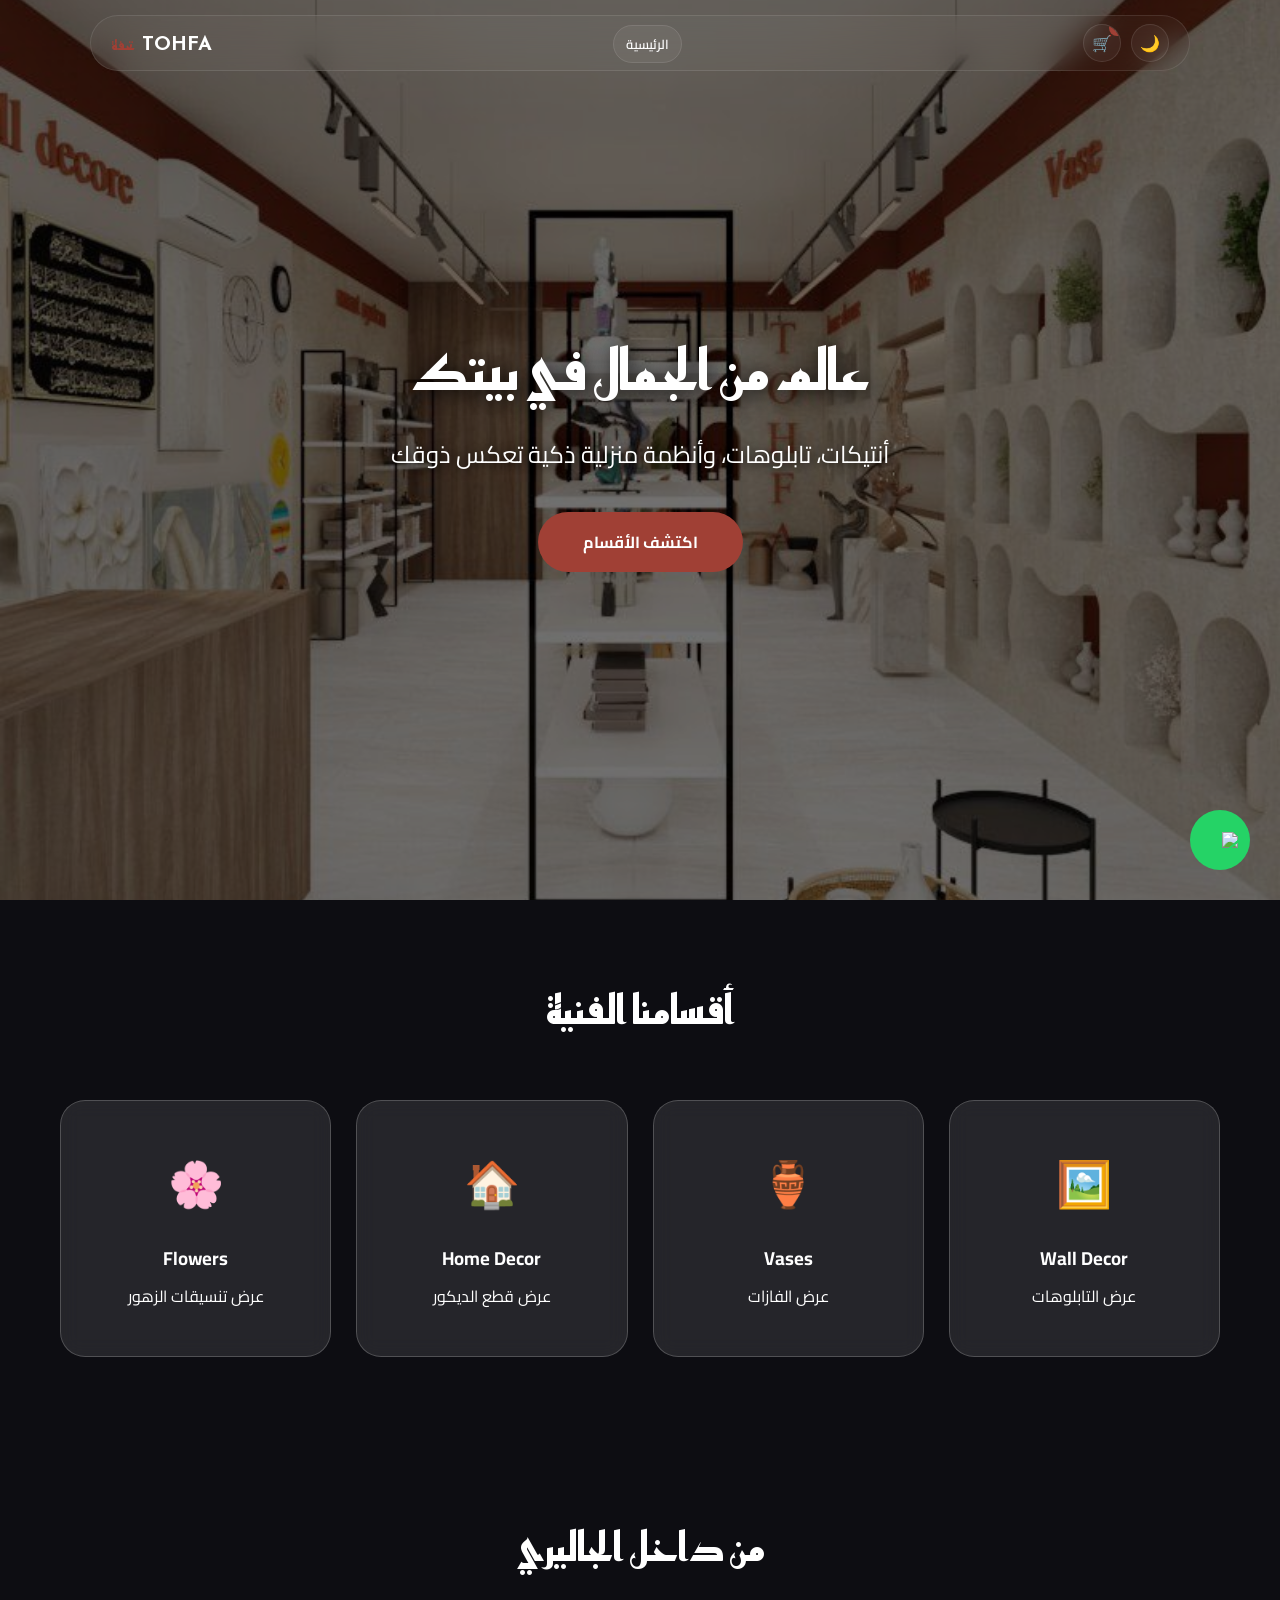
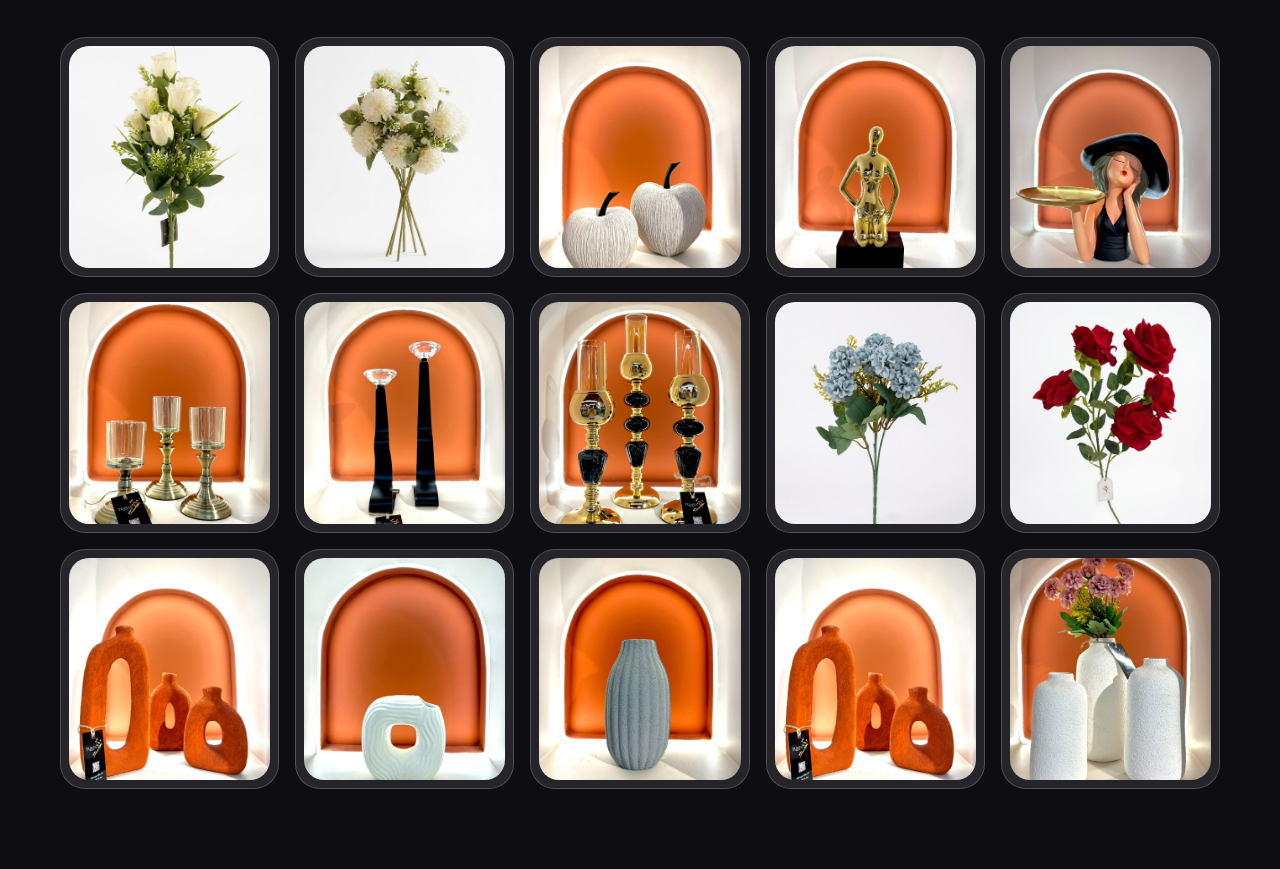
==== index.html @ d1774f71 "C-50 DESKTOP-UHG43DP 2026-09-10 15:20" ====
<!DOCTYPE html>
<html lang="ar" dir="rtl">
<head>
    <meta charset="UTF-8">
    <meta name="viewport" content="width=device-width, initial-scale=1.0">
    <title>TOHFA | تحفة - الرئيسية</title>
    <link href="https://fonts.googleapis.com/css2?family=Cairo:wght@400;700&family=Reem+Kufi:wght@600&display=swap" rel="stylesheet">
    <link rel="stylesheet" href="tohfa/tohfa.css?v=12">
</head>
<body class="dark-theme">

    <div class="liquid-bg"><div class="blob"></div><div class="blob"></div></div>

    <nav class="navbar glass animate-navbar">
    <div class="container nav-wrapper">
        
        <!-- 1. التحكم (الشمال) -->
        <div class="nav-left">
            <div class="theme-switch iq-btn-icon" onclick="toggleTheme()">
                <span id="theme-icon">🌙</span>
            </div>
            <div class="cart-trigger iq-btn-icon" onclick="toggleCart()">
                🛒 <span class="cart-badge" id="cartBadge">0</span>
            </div>
        </div>

        <!-- 2. روابط التنقل (الوسط) -->
        <ul class="nav-links">
            <li><a href="index.html" class="nav-btn-text">الرئيسية</a></li>

            <!-- لو انت في صفحة خارجية، الزرار ده هيفضل شغال -->
        </ul>

        <!-- 3. اللوجو (اليمين) -->
        <div class="logo">
            TOHFA <span>تحفة</span>
        </div>
        
    </div>
</nav>
    <header id="home" class="hero">
        <!-- 🆕 فيديو الخلفية بدل الصورة الثابتة -->
        <video class="hero-video" autoplay muted loop playsinline poster="tohfa/9.jpg.jpeg">
            <source src="tohfa/hero-video.mp4" type="video/mp4">
        </video>
        <div class="hero-overlay">
            <div class="hero-content animate-reveal">
                <h1>عالم من الجمال في بيتك</h1>
                <p>أنتيكات، تابلوهات، وأنظمة منزلية ذكية تعكس ذوقك</p>
                <a href="#categories" class="btn-main">اكتشف الأقسام</a>
            </div>
        </div>
    </header>

    <section id="categories" class="categories">
        <div class="container">
            <h2 class="section-title">أقسامنا الفنية</h2>
            <div class="category-grid">
                <!-- لينكات لفتح الصفحات الجديدة -->
                <a href="wall-decor.html" class="cat-card glass-card float-anim">
                    <span class="icon">🖼️</span><h3>Wall Decor</h3><p>عرض التابلوهات</p>
                </a>
                <a href="vases.html" class="cat-card glass-card float-anim delay-1">
                    <span class="icon">🏺</span><h3>Vases</h3><p>عرض الفازات </p>
                </a>
                <a href="home-decor.html" class="cat-card glass-card float-anim delay-2">
                    <span class="icon">🏠</span><h3>Home Decor</h3><p>عرض قطع الديكور</p>
                </a>
         
<a href="flowers.html" class="cat-card glass-card float-anim delay-3">
    <span class="icon">🌸</span>
    <h3>Flowers</h3>
    <p>عرض تنسيقات الزهور</p>
</a>
            </div>
        </div>
    </section>

    <section id="gallery" class="gallery">
        <div class="container">
            <h2 class="section-title">من داخل الجاليري</h2>
            <div class="gallery-grid">
                <div class="gallery-item glass-card"><img src="tohfa/decor3.jpeg" loading="lazy"></div>
                <div class="gallery-item glass-card"><img src="tohfa/decor5.jpeg" loading="lazy"></div>
                <div class="gallery-item glass-card"><img src="tohfa/decor6.jpeg" loading="lazy"></div>
                <div class="gallery-item glass-card"><img src="tohfa/z/z20.jpeg" loading="lazy"></div>
                <div class="gallery-item glass-card"><img src="tohfa/z/z15.jpeg" loading="lazy"></div>
                <div class="gallery-item glass-card"><img src="tohfa/z/z16.jpeg" loading="lazy"></div>
                <div class="gallery-item glass-card"><img src="tohfa/z/z19.jpeg" loading="lazy"></div>
                <div class="gallery-item glass-card"><img src="tohfa/sham3dan3.jpeg" loading="lazy"></div>
                <div class="gallery-item glass-card"><img src="tohfa/sham3dan5.jpeg" loading="lazy"></div>
                <div class="gallery-item glass-card"><img src="tohfa/sham3dan9.jpeg" loading="lazy"></div>
                <div class="gallery-item glass-card"><img src="tohfa/vase/vasef0.jpeg" loading="lazy"></div>
                <div class="gallery-item glass-card"><img src="tohfa/vase/vasef3.jpeg" loading="lazy"></div>
                <div class="gallery-item glass-card"><img src="tohfa/vase/vasef5.jpeg" loading="lazy"></div>
                <div class="gallery-item glass-card"><img src="tohfa/vase/vasek.jpeg" loading="lazy"></div>
                <div class="gallery-item glass-card"><img src="tohfa/vase/vasef3.jpeg" loading="lazy"></div>

            </div>
        </div>
    </section>

    <a href="https://wa.me/201003206544" class="whatsapp-float" target="_blank"><img src="https://upload.wikimedia.org/wikipedia/commons/6/6b/WhatsApp.svg"></a>

    <script>
        function toggleTheme() {
            document.body.classList.toggle('light-theme');
            const icon = document.getElementById('theme-icon');
            icon.innerText = document.body.classList.contains('light-theme') ? '☀️' : '🌙';
        }
    </script>
    <!-- JavaScript لتفعيل الظهور التدريجي للأقسام -->
    <!-- 🐞 ملاحظة: تأثير تغيير شكل الناف بار عند السكرول اتشال من هنا
         لأنه موجود بالفعل في tohfa-script.js (بيتفعل بعد DOMContentLoaded
         مع تحقق إن .navbar موجود فعلاً) فمكانش لازم يتكرر مرتين هنا. -->
<script>
    // تفعيل تأثير "الظهور التدريجي" للأقسام (Reveal)
    const observerOptions = { threshold: 0.15 };
    const observer = new IntersectionObserver((entries) => {
        entries.forEach(entry => {
            if (entry.isIntersecting) {
                entry.target.classList.add('active');
            }
        });
    }, observerOptions);

    // نطبق الأوبزرفر على السكاشن والجريدات
    document.querySelectorAll('.reveal, .product-grid, .category-grid').forEach(el => {
        if(!el.classList.contains('reveal')) el.classList.add('reveal');
        observer.observe(el);
    });

        
</script>
 <div id="cartOverlay" class="cart-overlay">
    <div class="cart-header">
        <h2>سلة المقتنيات</h2>
        <div onclick="toggleCart()" style="cursor:pointer; font-size:30px; color:var(--primary)">&times;</div>
    </div>
    <div class="cart-items-list" id="cartItemsList"></div>
    <div class="cart-footer">
        <div class="total-row">
            <span>الإجمالي:</span>
            <span id="cartTotal">0 ج.م</span>
        </div>
        <button class="order-btn" onclick="checkout()" style="width:100%">إتمام الطلب</button>
    </div>
</div>
<!-- أبلكيشن طلب المقتنيات (Modal) -->
<div id="orderModal" class="modal-overlay">
    <div class="modal-content glass-card">
        <!-- تأكد إن الاسم هو closeOrderForm() -->
   <span class="close-btn" onclick="closeOrderForm()">&times;</span>
        <h3 id="mTitle" style="text-align:center; margin-bottom:20px; font-family:'Reem Kufi'; color:var(--primary);">استمارة طلب مقتنيات</h3>
        
        <form id="orderForm">
    <!-- المفتاح الخاص بك -->
    <input type="hidden" name="access_key" value="490a8acf-2b67-4b63-b6c6-41aa5f00ed09">
    
    <!-- بيانات العميل -->
    <input type="text" name="الاسم" id="cName" placeholder="الاسم بالكامل" required>
    <input type="tel" name="الهاتف" id="cPhone" placeholder="رقم الهاتف" required>
    <textarea name="العنوان" id="cAddr" rows="3" placeholder="العنوان بالتفصيل" required></textarea>
    
    <!-- التعديل هنا: دي الخانات اللي كانت بتوصل فاضية -->
    <input type="hidden" name="تفاصيل_الأوردر" id="hiddenProd">
    <input type="hidden" name="إجمالي_السعر" id="hiddenPrice">

    <button type="button" id="submitBtn" class="order-btn" onclick="sendFinalOrder()">تأكيد وإرسال الطلب</button>
</form>
    </div>
</div>

<!-- ربط ملف الجافا سكريبت الجديد -->
<script src="tohfa-script.js?v=6"></script>
<!-- نافذة تكبير الصور (Lightbox) -->
<div id="imageModal" class="image-lightbox">
    <span class="close-lightbox" onclick="closeLightbox()">&times;</span>
    <img id="fullImage" src="" alt="Enlarged Image">
</div>
</body>
</html>
---- tohfa/tohfa.css ----
/* ==========================================================
   1) المتغيرات العامة (الألوان - الزجاج - الخلفية)
   الوضع الافتراضي (Dark Theme)
   ========================================================== */
:root {
    --primary: #A04035;
    --glass: rgba(255, 255, 255, 0.1);
    --glass-border: rgba(255, 255, 255, 0.2);
    --bg-color: #0d0d12;
    --text-color: #ffffff;
}

/* الوضع الفاتح: بيغيّر المتغيرات لما يتحط كلاس light-theme على الـ body */
body.light-theme {
    --bg-color: #f4f4f9;
    --text-color: #1a1a1a;
    --glass: rgba(255, 255, 255, 0.6);
    --glass-border: rgba(0, 0, 0, 0.1);
}

/* ==========================================================
   2) إعدادات أساسية عامة لكل عناصر الصفحة
   ========================================================== */
* {
    margin: 0;
    padding: 0;
    box-sizing: border-box;
    transition: 0.5s ease; /* حركة ناعمة لأي تغيير (هوفر، ثيم...) */
}

html {
    scroll-behavior: smooth; /* سكرول ناعم لما يحصل انتقال بين السكاشن */
}

body {
    font-family: 'Cairo', sans-serif;
    background-color: var(--bg-color);
    color: var(--text-color);
    overflow-x: hidden; /* يمنع ظهور سكرول أفقي */
}

.container {
    max-width: 1200px;
    margin: 0 auto;
    padding: 0 20px;
}

/* قفل سكرول الصفحة بالكامل (بيتفعل لما تفتح السلة أو المودال) */
body.stop-scrolling {
    overflow: hidden !important;
    height: 100vh;
}

/* ==========================================================
   3) الخلفية السائلة المتحركة (Liquid Background Blobs)
   ========================================================== */
.liquid-bg {
    position: fixed;
    top: 0;
    left: 0;
    width: 100%;
    height: 100%;
    z-index: -2;
    filter: blur(80px);
}

.blob {
    position: absolute;
    width: 500px;
    height: 500px;
    background: var(--primary);
    border-radius: 50%;
    opacity: 0.4;
    animation: move 15s infinite alternate;
}
.blob:nth-child(2) { background: #5c2a24; left: -10%; top: -10%; animation-duration: 20s; }
.blob:nth-child(3) { background: #d4a373; right: -5%; bottom: -5%; animation-duration: 12s; }

@keyframes move {
    from { transform: translate(0, 0); }
    to { transform: translate(100px, 50px); }
}

/* ==========================================================
   4) الناف بار العائم (Floating Pill Navbar)
   ========================================================== */
.navbar {
    position: fixed;
    top: 15px;
    left: 50%;
    transform: translateX(-50%);
    width: 95%;
    max-width: 1100px;
    z-index: 2000;
    background: rgba(255, 255, 255, 0.03);
    backdrop-filter: blur(15px);
    -webkit-backdrop-filter: blur(15px);
    border: 1px solid rgba(255, 255, 255, 0.1);
    border-radius: 50px; /* شكل كبسولة */
    padding: 8px 0;
    transition: 0.5s cubic-bezier(0.4, 0, 0.2, 1);
}

.nav-wrapper {
    display: flex;
    justify-content: space-between;
    align-items: center;
    padding: 0 20px;
}

/* اللوجو */
.logo {
    font-family: 'Reem Kufi';
    font-size: 20px;
    font-weight: bold;
    color: #fff;
    white-space: nowrap;
}
.logo span { color: var(--primary); font-size: 14px; margin-right: 4px; }

/* روابط النص في النافبار */
.nav-links {
    list-style: none;
    display: flex;
    gap: 15px;
}
.nav-btn-text {
    color: #fff !important;
    font-size: 13px;
    font-weight: 600;
    padding: 6px 12px;
    border-radius: 20px;
    background: rgba(255,255,255,0.05);
    border: 1px solid rgba(255,255,255,0.1);
}

/* أزرار الأيقونات (زي السلة وزرار الثيم) */
.nav-left { display: flex; align-items: center; gap: 10px; }
.iq-btn-icon {
    position: relative;
    width: 38px; height: 38px;
    background: rgba(255,255,255,0.05);
    border: 1px solid rgba(255,255,255,0.1);
    border-radius: 50%;
    display: flex; align-items: center; justify-content: center;
    cursor: pointer; font-size: 16px;
    overflow: hidden;
}

/* تأثير البرق (Lightning) عند الضغط على أي زرار في النافبار */
.nav-btn-text:active::after,
.iq-btn-icon:active::after {
    content: '';
    position: absolute; top: 50%; left: 50%;
    width: 200%; height: 200%;
    background: radial-gradient(circle, #fff 10%, var(--primary) 40%, transparent 60%);
    transform: translate(-50%, -50%);
    animation: lightning-strike 0.4s ease-out;
}
@keyframes lightning-strike {
    0% { opacity: 0; scale: 0; }
    30% { opacity: 1; }
    100% { opacity: 0; scale: 1.5; }
}

/* بادج عداد عدد المنتجات فوق أيقونة السلة */
.cart-badge {
    position: absolute; top: -5px; right: -5px;
    background: var(--primary); color: #fff;
    font-size: 9px; width: 16px; height: 16px;
    border-radius: 50%;
    display: flex; align-items: center; justify-content: center;
}

/* ==========================================================
   5) الهيرو (القسم الرئيسي في أول الصفحة)
   ========================================================== */
.hero {
    height: 100vh;
    width: 100%;
    position: relative; /* عشان الفيديو يتموضع فوقه بالظبط */
    overflow: hidden;
    display: flex;
    align-items: center;
    justify-content: center;
}
/* 🆕 فيديو الخلفية: بياخد الهيرو كامل ووراء المحتوى */
.hero-video {
    position: absolute;
    top: 50%;
    left: 50%;
    min-width: 100%;
    min-height: 100%;
    width: auto;
    height: auto;
    transform: translate(-50%, -50%);
    object-fit: cover;
    z-index: 0;
}
.hero-overlay {
    position: relative;
    z-index: 1;
    width: 100%;
    height: 100%;
    background: rgba(0,0,0,0.55); /* نفس التظليل اللي كان على الصورة */
    display: flex;
    align-items: center;
    justify-content: center;
}
.hero-content { text-align: center; color: white; max-width: 900px; background: transparent; }
.hero-content h1 {
    font-family: 'Reem Kufi';
    font-size: clamp(2rem, 8vw, 3.5rem);
    text-shadow: 2px 2px 20px rgba(0,0,0,0.8);
    margin-bottom: 20px;
}
.hero-content p {
    font-size: 1.5rem;
    text-shadow: 1px 1px 10px rgba(0,0,0,0.8);
    margin-bottom: 35px;
}
.btn-main {
    padding: 15px 45px;
    background: var(--primary);
    color: white;
    text-decoration: none;
    border-radius: 50px;
    font-weight: bold;
    display: inline-block;
    transition: 0.4s;
}

/* ==========================================================
   6) قسم الأقسام (Categories) وقسم الجاليري (الصور)
   ========================================================== */
.categories, .gallery { padding: 80px 0; }
.section-title { text-align: center; font-family: 'Reem Kufi'; font-size: 40px; margin-bottom: 60px; }

.category-grid {
    display: grid;
    grid-template-columns: repeat(auto-fit, minmax(240px, 1fr));
    gap: 25px;
}

/* كارت زجاجي عام (مستخدم في الأقسام وغيرها) */
.glass-card {
    background: var(--glass);
    backdrop-filter: blur(10px);
    border: 1px solid var(--glass-border);
    border-radius: 25px;
}
.cat-card { padding: 40px 20px; text-align: center; transition: 0.5s; cursor: pointer; }
.cat-card:hover { transform: translateY(-15px) !important; background: var(--primary); color: white; }
.cat-card .icon { font-size: 45px; margin-bottom: 15px; display: block; }

.gallery-grid { display: grid; grid-template-columns: repeat(auto-fit, minmax(200px, 1fr)); gap: 16px; }
.gallery-item { height: 240px; overflow: hidden; padding: 8px; }

/* 🆕 شرايط الصور المتحركة (Marquee) بدل الجريد الثابت */
.marquee-row {
    width: 100%;
    overflow: hidden;
    margin: 15px 0;
    mask-image: linear-gradient(to right, transparent, black 8%, black 92%, transparent);
    -webkit-mask-image: linear-gradient(to right, transparent, black 8%, black 92%, transparent);
}
.marquee-track {
    display: flex;
    width: max-content;
    animation: marquee-right 35s linear infinite;
    will-change: transform;
}
.marquee-row.marquee-reverse .marquee-track {
    animation-name: marquee-left;
    animation-duration: 40s; /* سرعة مختلفة شوية عن الصفوف التانية عشان الحركة تبقى طبيعية */
}
.marquee-item {
    flex: 0 0 auto;
    width: 220px;
    height: 220px;
    margin-inline-end: 15px; /* margin بدل gap: كل صورة (حتى آخر واحدة) بتاخد نفس المسافة بالظبط، فنقطة 50% بتقع في المكان الصح تمامًا ومفيش أي قفزة أو وقفة عند نهاية الدورة */
    border-radius: 16px;
    overflow: hidden;
    box-shadow: 0 4px 20px rgba(0,0,0,0.25);
}
.marquee-item img {
    width: 100%;
    height: 100%;
    object-fit: cover;
    transition: transform 0.5s;
}
.marquee-item img:hover { transform: scale(1.08); }
@keyframes marquee-right {
    from { transform: translateX(0); }
    to { transform: translateX(-50%); } /* بما إن الصور متكررة مرتين، النص ده بيخلي اللفة تبقى ملساء */
}
@keyframes marquee-left {
    from { transform: translateX(-50%); }
    to { transform: translateX(0); } /* اتجاه معاكس بدون الاعتماد على animation-direction */
}
@media screen and (max-width: 768px) {
    .marquee-item { width: 150px; height: 150px; }
    .marquee-track { animation-duration: 22s; }
    .marquee-row.marquee-reverse .marquee-track { animation-duration: 26s; }
}
.gallery-item img { width: 100%; height: 100%; object-fit: cover; border-radius: 20px; transition: 0.6s; }
.gallery-item:hover img { transform: scale(1.1); }

/* ==========================================================
   7) زرار واتساب العائم
   ========================================================== */
.whatsapp-float {
    position: fixed;
    width: 60px; height: 60px;
    bottom: 30px; right: 30px;
    background-color: #25d366;
    border-radius: 50px;
    display: flex; align-items: center; justify-content: center;
    z-index: 2000;
    animation: pulse 2s infinite;
}
.whatsapp-float img { width: 35px; }
@keyframes pulse {
    0% { box-shadow: 0 0 0 0 rgba(37, 211, 102, 0.7); }
    70% { box-shadow: 0 0 0 15px rgba(37, 211, 102, 0); }
    100% { box-shadow: 0 0 0 0 rgba(37, 211, 102, 0); }
}

/* ==========================================================
   8) الفوتر
   ========================================================== */
footer { padding: 40px; text-align: center; border-top: 1px solid var(--glass-border); }

/* ==========================================================
   9) أنيميشنز عامة (ظهور تدريجي + تعويم)
   ========================================================== */
.animate-reveal { animation: reveal 1.5s ease-out; }
@keyframes reveal {
    from { opacity: 0; transform: translateY(30px); }
    to { opacity: 1; transform: translateY(0); }
}
.float-anim { animation: float 4s ease-in-out infinite; }
.delay-1 { animation-delay: 0.5s; }
.delay-2 { animation-delay: 1s; }
.delay-3 { animation-delay: 1.5s; }
@keyframes float {
    0%, 100% { transform: translateY(0); }
    50% { transform: translateY(-12px); }
}

/* ==========================================================
   10) شبكة المنتجات وكارت المنتج (كان مكرر مرتين - اتحد في مكان واحد)
   ========================================================== */
.product-grid {
    display: grid;
    grid-template-columns: repeat(auto-fit, minmax(180px, 1fr));
    gap: 25px;
    margin-top: 30px;
}

.product-card {
    background: var(--glass);
    backdrop-filter: blur(10px);
    border: 1px solid var(--glass-border);
    border-radius: 20px;
    padding: 15px;
    text-align: center;
    transition: 0.3s ease;
}
.product-card:hover {
    transform: translateY(-5px);
    border-color: var(--primary);
}

.product-img {
    width: 100%;
    height: 160px;
    object-fit: cover;
    border-radius: 15px;
    margin-bottom: 12px;
}

.product-name {
    font-size: 1rem;
    font-weight: bold;
    color: var(--text-color);
    margin-bottom: 5px;
    display: block;
}

.product-price {
    color: var(--primary);
    font-weight: bold;
    font-size: 1.2rem;
    margin-bottom: 12px;
    display: block;
}

/* زرار الطلب داخل كارت المنتج */
.order-btn {
    display: block;
    background: var(--primary);
    color: white;
    text-decoration: none;
    padding: 8px;
    border-radius: 12px;
    font-size: 0.9rem;
    font-weight: bold;
    transition: 0.3s;
}
.order-btn:hover { background: white; color: var(--primary); }

/* ==========================================================
   11) إلغاء تنسيق اللينكات الافتراضي (اللون الأزرق والخط تحته) في كل الموقع
   ========================================================== */
a {
    text-decoration: none !important;
    color: inherit !important;
}
.category-grid a, .cat-card {
    color: white !important;
    text-decoration: none !important;
}
.cat-card h3, .cat-card p { color: white; margin: 5px 0; }
.cat-card:hover h3 { color: var(--primary); transition: 0.3s; }

/* ==========================================================
   12) المودال (نافذة استمارة الطلب المنبثقة)
   ========================================================== */
.modal-overlay {
    position: fixed;
    top: 0; left: 0;
    width: 100%; height: 100%;
    background: rgba(0, 0, 0, 0.9);
    display: none; /* بتتفتح flex عن طريق الجافاسكريبت */
    align-items: center;
    justify-content: center;
    z-index: 10000;
    backdrop-filter: blur(15px);
    padding: 15px;
}

.modal-content {
    width: 100%;
    max-width: 400px;
    background: rgba(255, 255, 255, 0.05);
    border: 1px solid rgba(255, 255, 255, 0.1);
    border-radius: 25px;
    padding: 30px 20px;
    position: relative;
    box-shadow: 0 20px 50px rgba(0, 0, 0, 0.5);
    display: flex;
    flex-direction: column;
    align-items: center;
}
.modal-content h3 {
    font-family: 'Reem Kufi';
    color: var(--primary);
    margin-bottom: 20px;
    font-size: 1.4rem;
    text-align: center;
}

#orderForm {
    width: 100%;
    display: flex;
    flex-direction: column;
    gap: 15px;
}
#orderForm input, #orderForm textarea {
    width: 100%;
    padding: 12px 15px;
    background: rgba(255, 255, 255, 0.08);
    border: 1px solid rgba(255, 255, 255, 0.1);
    border-radius: 12px;
    color: #fff;
    font-family: 'Cairo';
    font-size: 16px; /* عشان الآيفون ميعملش زووم تلقائي على الخانة */
    outline: none;
    text-align: right;
}
#orderForm .order-btn {
    margin-top: 10px;
    padding: 15px;
    font-size: 1rem;
    width: 100%;
    background: var(--primary);
    color: white;
    border: none;
    border-radius: 12px;
    cursor: pointer;
}

.close-btn {
    position: absolute;
    top: 15px;
    left: 20px;
    font-size: 28px;
    color: var(--primary);
    cursor: pointer;
    line-height: 1;
}

/* ==========================================================
   13) سلة التسوق الجانبية (Cart Sidebar)
   ========================================================== */
/* --- تفعيل السكرول داخل السلة في الصفحة الرئيسية --- */
.cart-overlay {
    display: flex !important; /* ضروري لتقسيم السلة */
    flex-direction: column;
    height: 100vh;
    position: fixed;
    top: 0;
    left: -100%;
    width: 350px;
    z-index: 5000;
    background: rgba(10, 10, 12, 0.98);
    backdrop-filter: blur(20px);
    border-right: 1px solid var(--primary);
    transition: 0.5s ease;
}

/* المنطقة اللي فيها المنتجات (دي اللي هتعمل سكرول) */
#cartItemsList, .cart-items-container {
    flex: 1; /* تاخد كل المساحة المتاحة في النص */
    overflow-y: auto !important; /* تشغيل السكرول للطول */
    padding: 20px 15px;
    /* سكرول ناعم للموبايل */
    -webkit-overflow-scrolling: touch; 
}

/* قفل سكرول الموقع نفسه لما السلة تفتح */
body.stop-scrolling {
    overflow: hidden !important;
}

@media screen and (max-width: 768px) {
    .cart-overlay { width: 85%; }
}
.cart-overlay.active { left: 0; }

/* رأس السلة (ثابت فوق) */
.cart-header {
    padding: 20px;
    display: flex;
    justify-content: space-between;
    align-items: center;
    border-bottom: 1px solid rgba(255,255,255,0.1);
}

/* منطقة المنتجات جوه السلة (فيها السكرول) */
.cart-items-container {
    flex: 1;
    overflow-y: auto !important;
    padding: 15px;
    -webkit-overflow-scrolling: touch; /* سكرول ناعم في الموبايل */
}

/* فوتر السلة (ثابت تحت، فيه زرار إتمام الطلب) */
.cart-footer {
    padding: 20px;
    background: rgba(0,0,0,0.2);
    border-top: 1px solid rgba(255,255,255,0.1);
    margin-top: auto; /* يزق نفسه لتحت خالص */
}

/* كارت المنتج الواحد جوه السلة */
.cart-item {
    display: flex;
    align-items: center;
    gap: 15px;
    background: rgba(255, 255, 255, 0.03);
    padding: 12px;
    border-radius: 15px;
    margin-bottom: 12px;
    border: 1px solid var(--glass-border);
    direction: rtl;
}
.cart-item img {
    width: 60px;
    height: 60px;
    object-fit: cover;
    border-radius: 10px;
    border: 1px solid var(--primary);
    background: #222; /* لون احتياطي لو الصورة متحملتش */
}

.item-info-box {
    flex: 1;
    display: flex;
    flex-direction: column;
    gap: 5px;
    text-align: right;
}
.item-info-box h4 { font-size: 0.9rem; color: #fff; margin: 0; }
.item-info-box .price { color: var(--primary); font-weight: bold; font-size: 0.95rem; }

/* أزرار التحكم في الكمية (+ / -) */
/* --- تنسيق أزرار التحكم في الكمية (التحول للشكل الدائري) --- */
.qty-btn-group {
    display: flex;
    align-items: center;
    justify-content: center;
    gap: 15px; /* المسافة بين الزرار والرقم */
    margin-top: 10px;
}

.qty-btn-group button {
    /* 1. جعل الزرار دائري تماماً */
    width: 30px;
    height: 30px;
    border-radius: 50%; 
    
    /* 2. الألوان والبرواز (زي الصورة التانية) */
    background: transparent; /* خلفية شفافة */
    border: 1.5px solid var(--primary); /* برواز بلون تحفة الطوبي */
    color: var(--primary); /* لون العلامة (+ أو -) */
    
    /* 3. محاذاة العلامة في النص بالظبط */
    display: flex;
    align-items: center;
    justify-content: center;
    
    /* 4. لمسات إضافية */
    cursor: pointer;
    font-size: 1.2rem;
    font-weight: bold;
    transition: 0.3s ease;
    outline: none;
    padding: 0; /* إلغاء أي مسافات داخلية من المتصفح */
}

/* تأثير عند الوقوف بالماوس */
.qty-btn-group button:hover {
    background: var(--primary);
    color: #fff; /* يقلب أبيض لما تقف عليه */
    box-shadow: 0 0 10px var(--primary);
}

/* تنسيق الرقم اللي في النص */
.qty-btn-group-num {
    color: #fff;
    font-size: 1.1rem;
    font-weight: bold;
    min-width: 20px;
    text-align: center;
}
.remove-item { color: #ff4d4d; cursor: pointer; font-size: 1.3rem; transition: 0.3s; }
.remove-item:hover { color: #ff1a1a; transform: scale(1.1); }

.qty-btn-groups button:hover { background: var(--primary); color: #fff; }
.qty-btn-group-num { color: #fff; font-weight: bold; font-size: 0.9rem; }

.remove-item-btn { color: #ff4d4d; cursor: pointer; font-size: 1.5rem; padding: 5px; }

/* ==========================================================
   14) تعديلات الموبايل (Responsive) - اتجمعت كل الميديا كويريز المكررة هنا
   ========================================================== */
@media screen and (max-width: 768px) {
    /* الناف بار */
    .navbar { top: 10px; width: 98%; padding: 5px 0; border-radius: 15px; }
    .nav-wrapper { padding: 0 10px !important; display: flex; justify-content: space-between; }
    .logo { font-size: 16px !important; white-space: nowrap; }
    .logo span { display: none; } /* إخفاء كلمة "تحفة" في الموبايل لتوفير مساحة */
    .nav-links { gap: 5px !important; }
    .nav-btn-text { font-size: 11px; padding: 5px 10px; }
    .nav-left { gap: 8px; }
    .iq-btn-icon { width: 34px; height: 34px; font-size: 14px; }
    .glass-btn { padding: 6px 8px !important; font-size: 11px !important; border-radius: 8px; }
    .cart-nav-item { margin-left: 5px; }

    /* الهيرو والعناوين */
    .hero-content h1 { font-size: 2.2rem !important; }
    .hero-content p { font-size: 1.1rem !important; }
    .section-title { font-size: 28px; }
    .gallery-item { height: auto; aspect-ratio: 1 / 1; } /* مربع بدل مستطيل عريض، عشان الصورة تبان كاملة أكتر */
    .category-grid { grid-template-columns: repeat(2, 1fr); gap: 15px; }

    /* شبكة المنتجات (منتجين جنب بعض) */
    .product-grid { grid-template-columns: repeat(2, 1fr) !important; gap: 10px !important; padding: 10px !important; }
    .product-img { height: 120px !important; }

    /* السلة الجانبية تاخد الشاشة كلها في الموبايل */
    .cart-overlay { width: 100% !important; padding: 20px; }
    .cart-items-container { max-height: 60vh; overflow-y: auto; } /* عشان الفوتر يفضل ظاهر */
    .cart-item { padding: 10px; gap: 10px; }
    .cart-item img { width: 45px; height: 45px; }
    .item-info-box h4 { font-size: 0.8rem; }
    .item-info-box .price { font-size: 0.9rem; }
    .cart-footer { padding-top: 15px; margin-top: auto; padding-bottom: 20px; }
    .cart-footer .order-btn { padding: 15px !important; font-size: 1rem !important; }

    /* المودال (استمارة الطلب) */
    .modal-content { padding: 25px 15px !important; margin-top: 20px; }
    #orderForm input, #orderForm textarea { font-size: 16px !important; } /* يمنع الزووم في الأيفون */
}

/* تعديلات إضافية للشاشات الصغيرة جداً */
@media screen and (max-width: 480px) {
    .hero-content h1 { font-size: 1.8rem !important; line-height: 1.3; }
    .hero-content p { font-size: 0.9rem !important; }
    .modal-content { padding: 25px 15px; }
    .modal-content h3 { font-size: 1.1rem; }
}
/* --- تنسيق نافذة تكبير الصور --- */
.image-lightbox {
    position: fixed;
    top: 0; left: 0;
    width: 100%; height: 100%;
    background: rgba(0, 0, 0, 0.9); /* خلفية سوداء فخمة */
    backdrop-filter: blur(15px); /* تأثير زجاجي ورا الصورة */
    display: none; /* مخفية بتبدأ */
    align-items: center;
    justify-content: center;
    z-index: 10000; /* أعلى من كل شيء */
    cursor: zoom-out;
}

.image-lightbox img {
    max-width: 90%;
    max-height: 80vh;
    border-radius: 15px;
    box-shadow: 0 0 50px rgba(160, 64, 53, 0.3); /* توهج طوبي خفيف */
    transform: scale(0.8);
    transition: 0.4s cubic-bezier(0.175, 0.885, 0.32, 1.275);
}

/* لما تفتح الصورة يحصل أنيميشن تكبير */
.image-lightbox.active img {
    transform: scale(1);
}

/* زرار الإلغاء (X) */
.close-lightbox {
    position: absolute;
    top: 30px;
    right: 40px;
    color: white;
    font-size: 50px;
    font-weight: bold;
    cursor: pointer;
    transition: 0.3s;
    z-index: 10001;
}

.close-lightbox:hover {
    color: var(--primary); /* يقلب طوبي عند الوقوف عليه */
    transform: rotate(90deg);
}
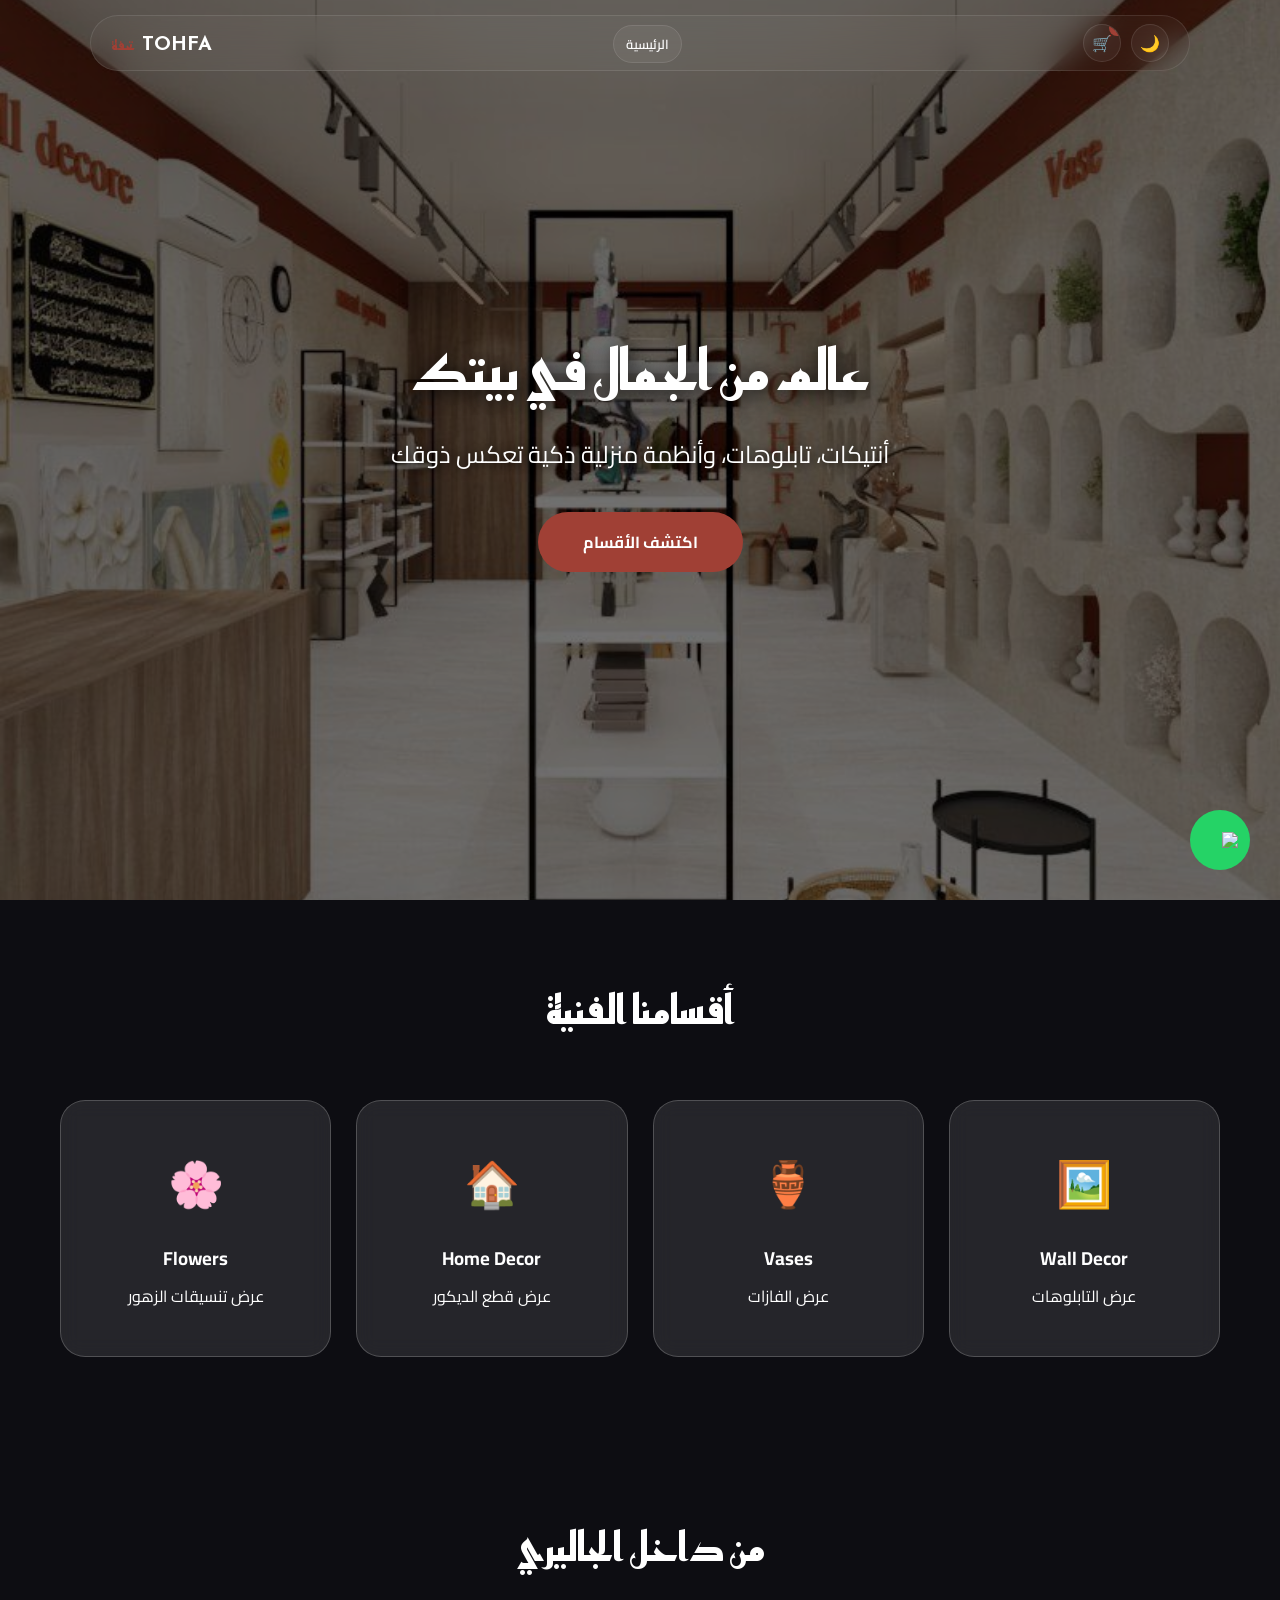
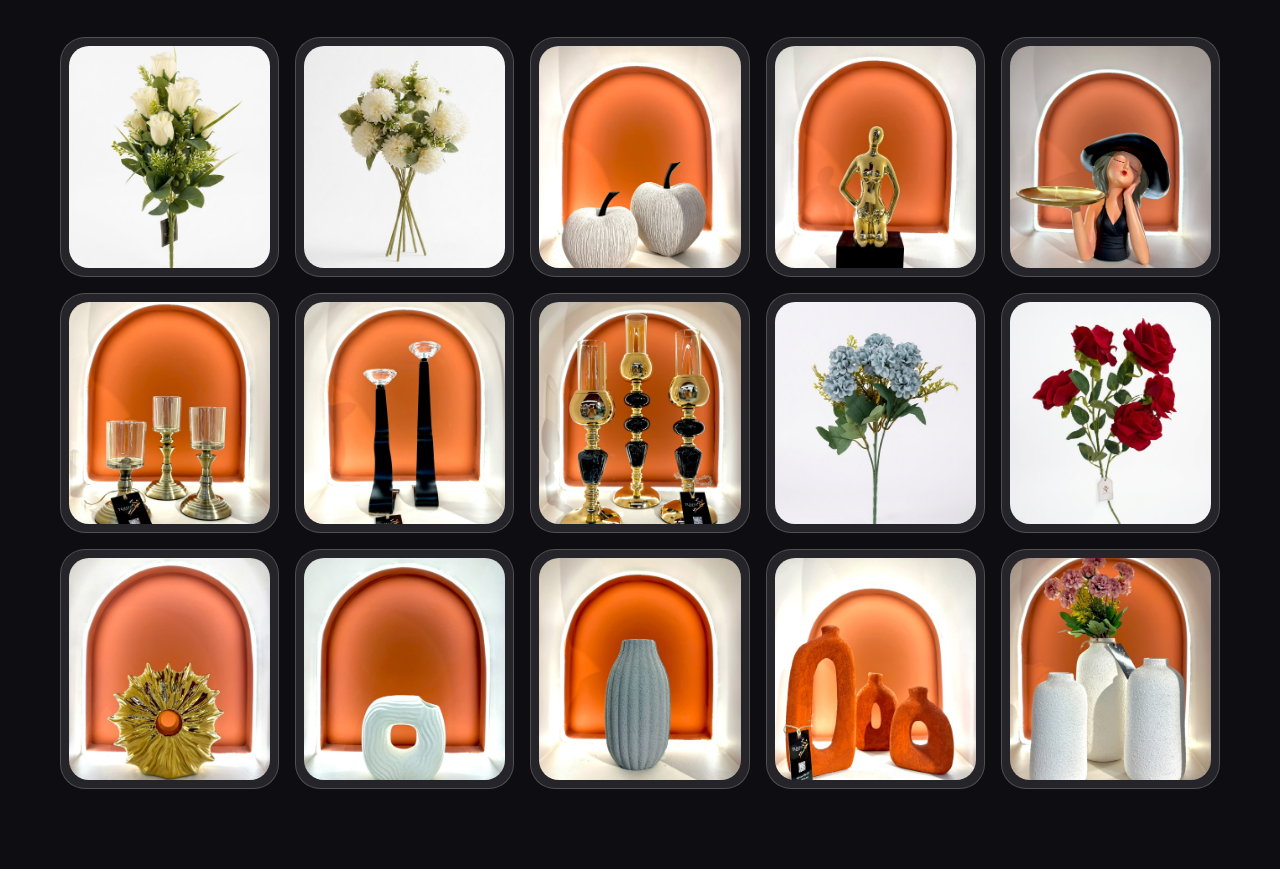
==== commit afcc588f: "C-51 DESKTOP-UHG43DP 2026-09-10 15:20" ====
--- a/index.html
+++ b/index.html
@@ -94,7 +94,7 @@
                 <div class="gallery-item glass-card"><img src="tohfa/vase/vasef3.jpeg" loading="lazy"></div>
                 <div class="gallery-item glass-card"><img src="tohfa/vase/vasef5.jpeg" loading="lazy"></div>
                 <div class="gallery-item glass-card"><img src="tohfa/vase/vasek.jpeg" loading="lazy"></div>
-                <div class="gallery-item glass-card"><img src="tohfa/vase/vasef3.jpeg" loading="lazy"></div>
+                <div class="gallery-item glass-card"><img src="tohfa/vase/vasems0.jpeg" loading="lazy"></div>
 
             </div>
         </div>
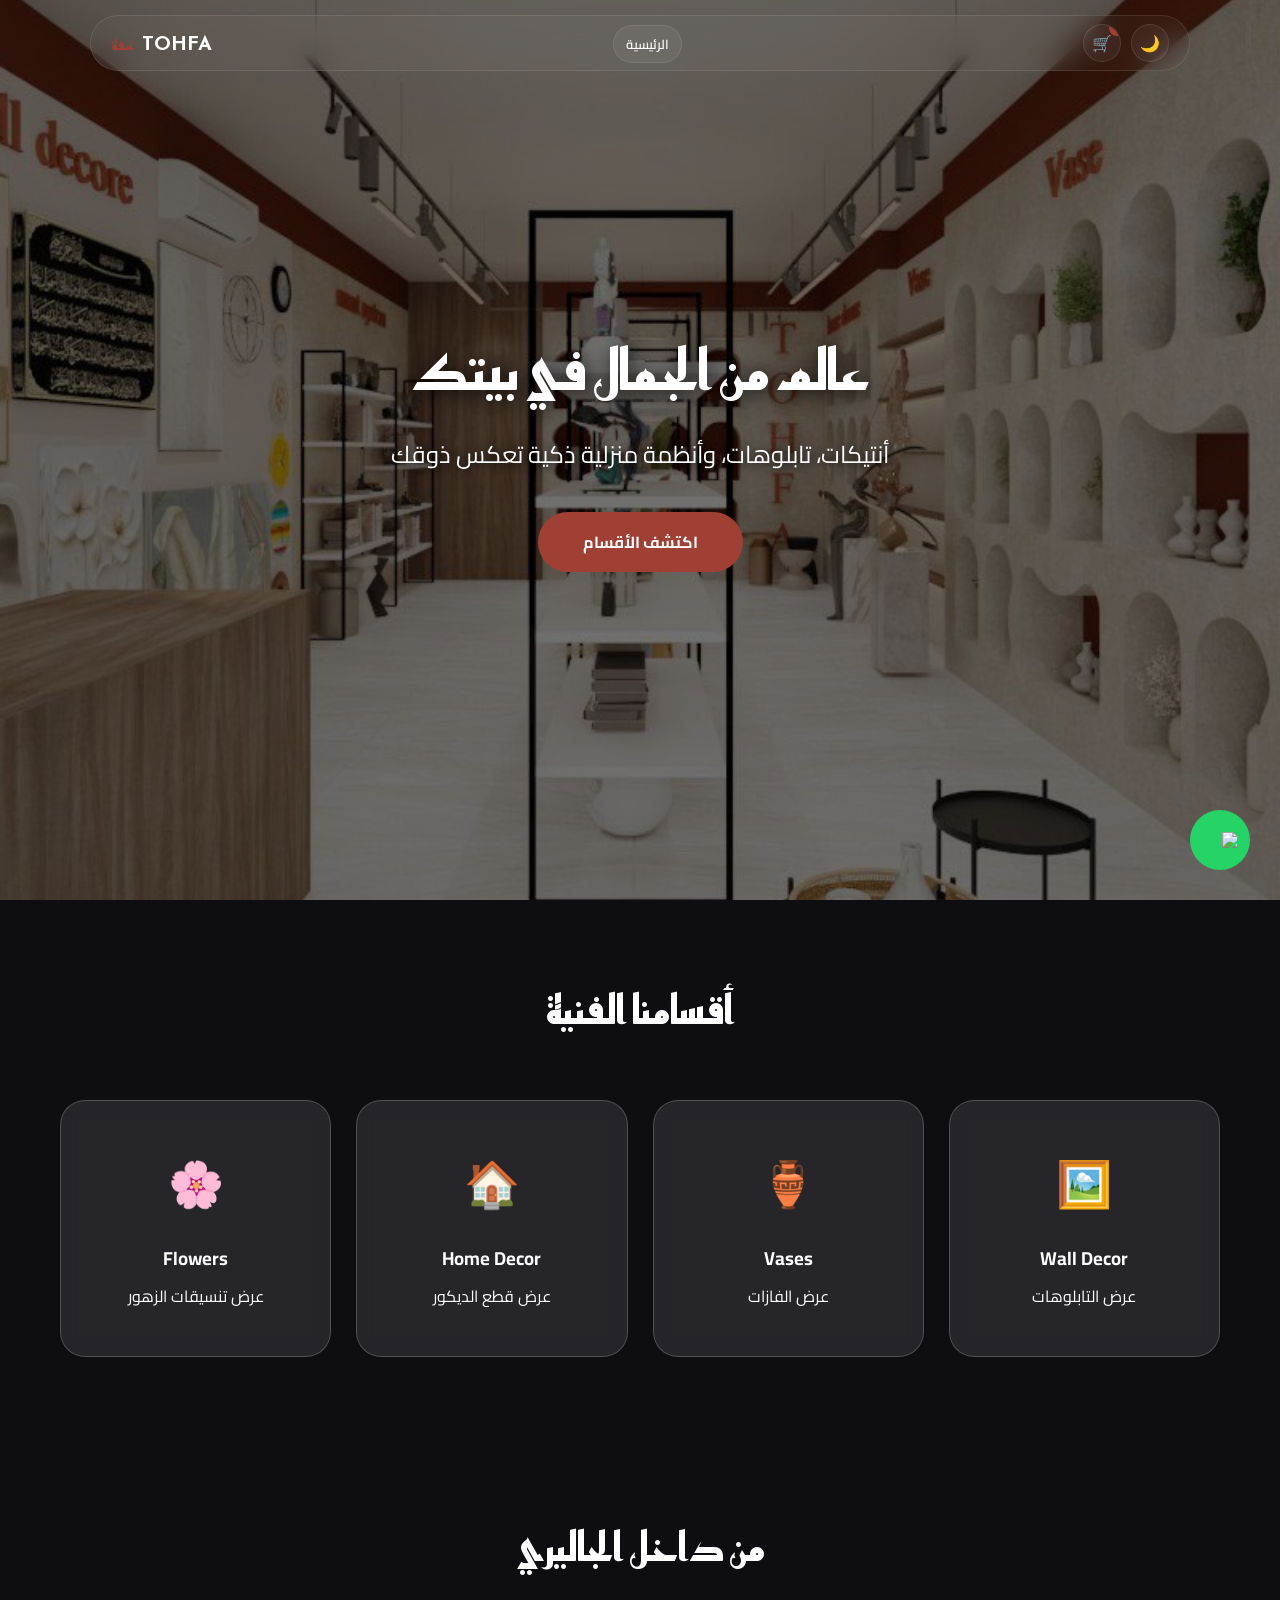
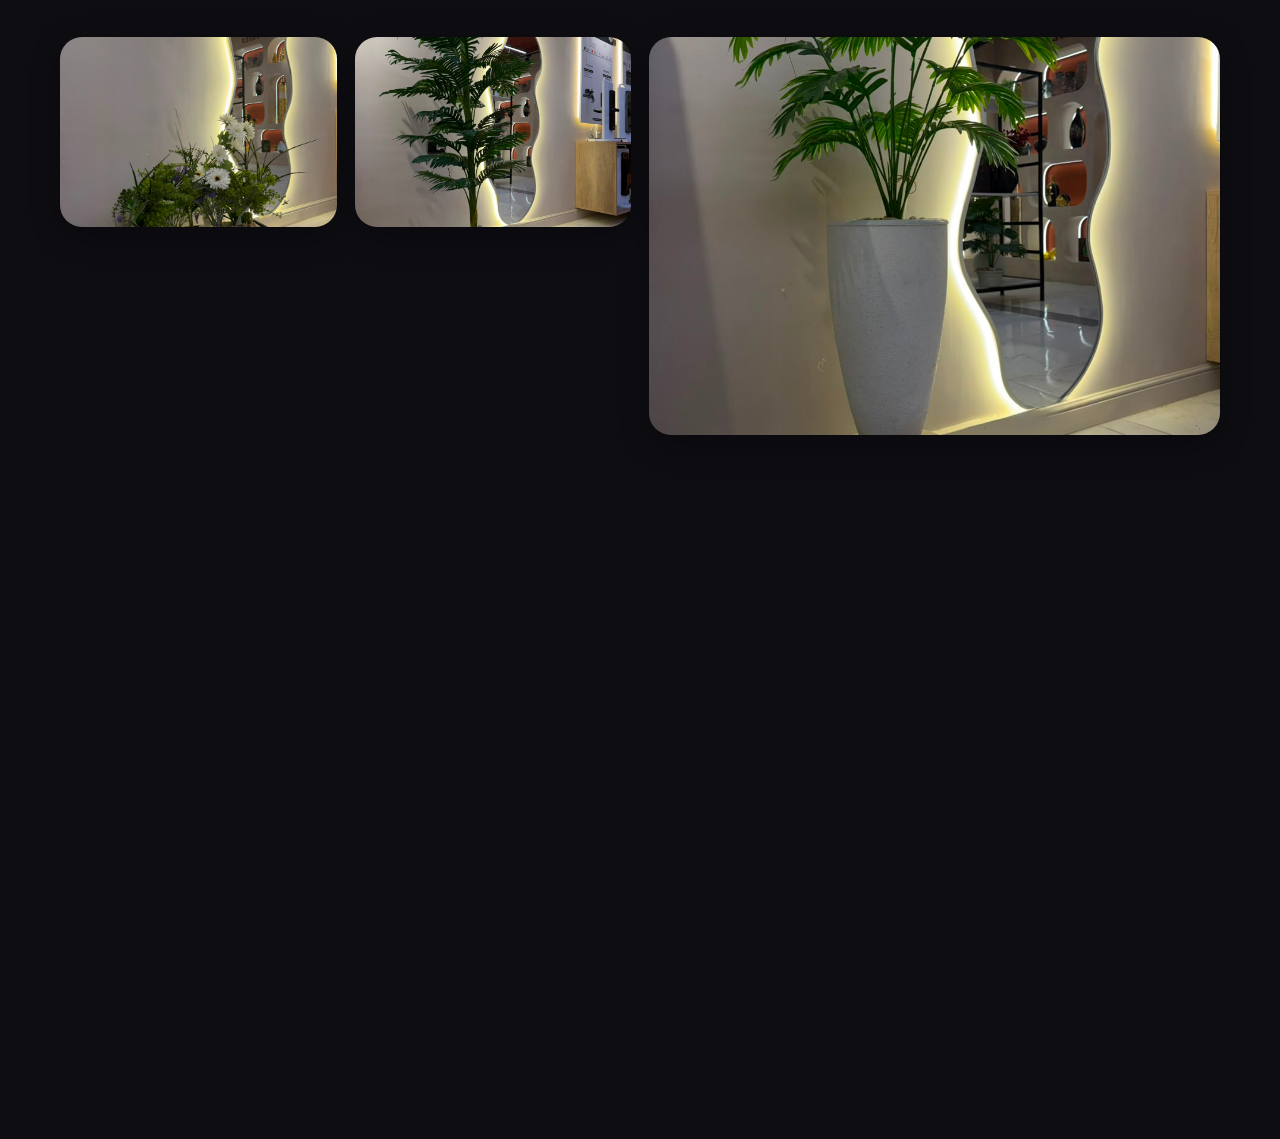
==== commit 712bfb74: "C-28 DESKTOP-UHG43DP 2026-09-15 14:30" ====
--- a/index.html
+++ b/index.html
@@ -5,7 +5,7 @@
     <meta name="viewport" content="width=device-width, initial-scale=1.0">
     <title>TOHFA | تحفة - الرئيسية</title>
     <link href="https://fonts.googleapis.com/css2?family=Cairo:wght@400;700&family=Reem+Kufi:wght@600&display=swap" rel="stylesheet">
-    <link rel="stylesheet" href="tohfa/tohfa.css?v=12">
+    <link rel="stylesheet" href="tohfa/tohfa.css?v=13">
 </head>
 <body class="dark-theme">
 
@@ -79,23 +79,55 @@
     <section id="gallery" class="gallery">
         <div class="container">
             <h2 class="section-title">من داخل الجاليري</h2>
-            <div class="gallery-grid">
-                <div class="gallery-item glass-card"><img src="tohfa/decor3.jpeg" loading="lazy"></div>
-                <div class="gallery-item glass-card"><img src="tohfa/decor5.jpeg" loading="lazy"></div>
-                <div class="gallery-item glass-card"><img src="tohfa/decor6.jpeg" loading="lazy"></div>
-                <div class="gallery-item glass-card"><img src="tohfa/z/z20.jpeg" loading="lazy"></div>
-                <div class="gallery-item glass-card"><img src="tohfa/z/z15.jpeg" loading="lazy"></div>
-                <div class="gallery-item glass-card"><img src="tohfa/z/z16.jpeg" loading="lazy"></div>
-                <div class="gallery-item glass-card"><img src="tohfa/z/z19.jpeg" loading="lazy"></div>
-                <div class="gallery-item glass-card"><img src="tohfa/sham3dan3.jpeg" loading="lazy"></div>
-                <div class="gallery-item glass-card"><img src="tohfa/sham3dan5.jpeg" loading="lazy"></div>
-                <div class="gallery-item glass-card"><img src="tohfa/sham3dan9.jpeg" loading="lazy"></div>
-                <div class="gallery-item glass-card"><img src="tohfa/vase/vasef0.jpeg" loading="lazy"></div>
-                <div class="gallery-item glass-card"><img src="tohfa/vase/vasef3.jpeg" loading="lazy"></div>
-                <div class="gallery-item glass-card"><img src="tohfa/vase/vasef5.jpeg" loading="lazy"></div>
-                <div class="gallery-item glass-card"><img src="tohfa/vase/vasek.jpeg" loading="lazy"></div>
-                <div class="gallery-item glass-card"><img src="tohfa/vase/vasems0.jpeg" loading="lazy"></div>
-
+            <div class="bento-gallery">
+                <div class="bento-item bento-large" style="transition-delay:0.00s">
+                    <img src="tohfa/z/b.jpeg" loading="lazy" alt="بوت فايبر كوبايه مع زرع اريكا">
+                    <div class="bento-overlay"><span>بوت فايبر كوبايه مع زرع اريكا</span></div>
+                </div>
+                <div class="bento-item" style="transition-delay:0.08s">
+                    <img src="tohfa/z/b0.jpeg" loading="lazy" alt="بوت فايبر مع زرع شاميدورا">
+                    <div class="bento-overlay"><span>بوت فايبر مع زرع شاميدورا</span></div>
+                </div>
+                <div class="bento-item" style="transition-delay:0.16s">
+                    <img src="tohfa/z/b1.jpeg" loading="lazy" alt="حوض + مجاميع كبير">
+                    <div class="bento-overlay"><span>حوض + مجاميع كبير</span></div>
+                </div>
+                <div class="bento-item bento-tall" style="transition-delay:0.24s">
+                    <img src="tohfa/z/b2.jpeg" loading="lazy" alt="حوض + مجاميع صغير">
+                    <div class="bento-overlay"><span>حوض + مجاميع صغير</span></div>
+                </div>
+                <div class="bento-item" style="transition-delay:0.32s">
+                    <img src="tohfa/vase/vasef.jpeg" loading="lazy" alt="طقم فاز فخار اورنج">
+                    <div class="bento-overlay"><span>طقم فاز فخار اورنج</span></div>
+                </div>
+                <div class="bento-item bento-large" style="transition-delay:0.40s">
+                    <img src="tohfa/vase/vasef0.jpeg" loading="lazy" alt="طقم فاز فخار ابيض">
+                    <div class="bento-overlay"><span>طقم فاز فخار ابيض</span></div>
+                </div>
+                <div class="bento-item" style="transition-delay:0.00s">
+                    <img src="tohfa/vase/vasef1.jpeg" loading="lazy" alt="طقم فاز متداخل">
+                    <div class="bento-overlay"><span>طقم فاز متداخل</span></div>
+                </div>
+                <div class="bento-item" style="transition-delay:0.08s">
+                    <img src="tohfa/vase/vasef2.jpeg" loading="lazy" alt="طقم فاز جركن">
+                    <div class="bento-overlay"><span>طقم فاز جركن</span></div>
+                </div>
+                <div class="bento-item bento-tall" style="transition-delay:0.16s">
+                    <img src="tohfa/sham3dan3.jpeg" loading="lazy" alt="طقم شمعدان اسود">
+                    <div class="bento-overlay"><span>طقم شمعدان اسود</span></div>
+                </div>
+                <div class="bento-item" style="transition-delay:0.24s">
+                    <img src="tohfa/sham3dan4.jpeg" loading="lazy" alt="شمعدان استرس معدن">
+                    <div class="bento-overlay"><span>شمعدان استرس معدن</span></div>
+                </div>
+                <div class="bento-item" style="transition-delay:0.32s">
+                    <img src="tohfa/sham3dan5.jpeg" loading="lazy" alt="طقم شمعدان اسود مموج">
+                    <div class="bento-overlay"><span>طقم شمعدان اسود مموج</span></div>
+                </div>
+                <div class="bento-item" style="transition-delay:0.40s">
+                    <img src="tohfa/sham3dan6.jpeg" loading="lazy" alt="شمعدان معدن كريستال">
+                    <div class="bento-overlay"><span>شمعدان معدن كريستال</span></div>
+                </div>
             </div>
         </div>
     </section>
@@ -130,6 +162,19 @@
         observer.observe(el);
     });
 
+    // 🆕 أوبزرفر مخصص لكروت البنتو جاليري: كل كارت بيظهر لوحده
+    // (مش السكشن كله مرة واحدة) عشان يبان تأثير "ظهور متتالي" حلو
+    const bentoObserver = new IntersectionObserver((entries) => {
+        entries.forEach(entry => {
+            if (entry.isIntersecting) {
+                entry.target.classList.add('active');
+                bentoObserver.unobserve(entry.target); // يظهر مرة واحدة بس، مش كل ما تسكرولي
+            }
+        });
+    }, { threshold: 0.15 });
+
+    document.querySelectorAll('.bento-item').forEach(el => bentoObserver.observe(el));
+
         
 </script>
  <div id="cartOverlay" class="cart-overlay">
--- a/tohfa/tohfa.css
+++ b/tohfa/tohfa.css
@@ -253,8 +253,85 @@
 .cat-card:hover { transform: translateY(-15px) !important; background: var(--primary); color: white; }
 .cat-card .icon { font-size: 45px; margin-bottom: 15px; display: block; }
 
-.gallery-grid { display: grid; grid-template-columns: repeat(auto-fit, minmax(200px, 1fr)); gap: 16px; }
-.gallery-item { height: 240px; overflow: hidden; padding: 8px; }
+/* ==========================================================
+   🆕 بنتو جاليري "من داخل الجاليري" - كروت بمقاسات متنوعة
+   (بعضها كبير وبعضها عادي) لشكل شيك مش رتيب، مع:
+   - أنيميشن ظهور متدرّج (Staggered Reveal) لما تدخل الشاشة أثناء
+     السكرول: كل كارت بيظهر بعد اللي قبله بفارق بسيط.
+   - تكبير الصورة + تظليل ناعم عند الـHover مع اسم القطعة بيطلع.
+   ========================================================== */
+.bento-gallery {
+    display: grid;
+    grid-template-columns: repeat(4, 1fr);
+    grid-auto-rows: 190px;
+    gap: 18px;
+}
+.bento-item {
+    position: relative;
+    grid-column: span 1;
+    grid-row: span 1;
+    border-radius: 22px;
+    overflow: hidden;
+    cursor: pointer;
+    box-shadow: 0 8px 30px rgba(0,0,0,0.25);
+    /* حالة البداية قبل الظهور: مختفي ومرفوع شوية وأصغر شوية */
+    opacity: 0;
+    transform: translateY(45px) scale(0.94);
+    transition: opacity 0.9s cubic-bezier(.16,1,.3,1),
+                transform 0.9s cubic-bezier(.16,1,.3,1),
+                box-shadow 0.4s;
+}
+.bento-item.active {
+    opacity: 1;
+    transform: translateY(0) scale(1);
+}
+.bento-item:hover {
+    box-shadow: 0 14px 40px rgba(160,64,53,0.35);
+}
+.bento-large { grid-column: span 2; grid-row: span 2; }
+.bento-tall  { grid-row: span 2; }
+
+.bento-item img {
+    width: 100%;
+    height: 100%;
+    object-fit: cover;
+    display: block;
+    transition: transform 0.8s cubic-bezier(.16,1,.3,1), filter 0.5s;
+}
+.bento-item:hover img {
+    transform: scale(1.15) rotate(0.5deg);
+    filter: brightness(0.7);
+}
+.bento-overlay {
+    position: absolute;
+    inset: 0;
+    display: flex;
+    align-items: flex-end;
+    padding: 16px;
+    background: linear-gradient(to top, rgba(0,0,0,0.85) 0%, rgba(0,0,0,0.15) 55%, transparent 100%);
+    opacity: 0;
+    transform: translateY(14px);
+    transition: opacity 0.45s ease, transform 0.45s ease;
+}
+.bento-item:hover .bento-overlay {
+    opacity: 1;
+    transform: translateY(0);
+}
+.bento-overlay span {
+    color: #fff;
+    font-weight: bold;
+    font-size: 0.95rem;
+    line-height: 1.4;
+}
+
+@media screen and (max-width: 900px) {
+    .bento-gallery { grid-template-columns: repeat(2, 1fr); grid-auto-rows: 160px; gap: 12px; }
+    .bento-large { grid-column: span 2; grid-row: span 1; }
+}
+@media screen and (max-width: 480px) {
+    .bento-gallery { grid-template-columns: repeat(2, 1fr); grid-auto-rows: 130px; gap: 10px; }
+    .bento-overlay span { font-size: 0.75rem; }
+}
 
 /* 🆕 شرايط الصور المتحركة (Marquee) بدل الجريد الثابت */
 .marquee-row {
@@ -303,8 +380,6 @@
     .marquee-track { animation-duration: 22s; }
     .marquee-row.marquee-reverse .marquee-track { animation-duration: 26s; }
 }
-.gallery-item img { width: 100%; height: 100%; object-fit: cover; border-radius: 20px; transition: 0.6s; }
-.gallery-item:hover img { transform: scale(1.1); }
 
 /* ==========================================================
    7) زرار واتساب العائم
@@ -673,7 +748,6 @@
     .hero-content h1 { font-size: 2.2rem !important; }
     .hero-content p { font-size: 1.1rem !important; }
     .section-title { font-size: 28px; }
-    .gallery-item { height: auto; aspect-ratio: 1 / 1; } /* مربع بدل مستطيل عريض، عشان الصورة تبان كاملة أكتر */
     .category-grid { grid-template-columns: repeat(2, 1fr); gap: 15px; }
 
     /* شبكة المنتجات (منتجين جنب بعض) */
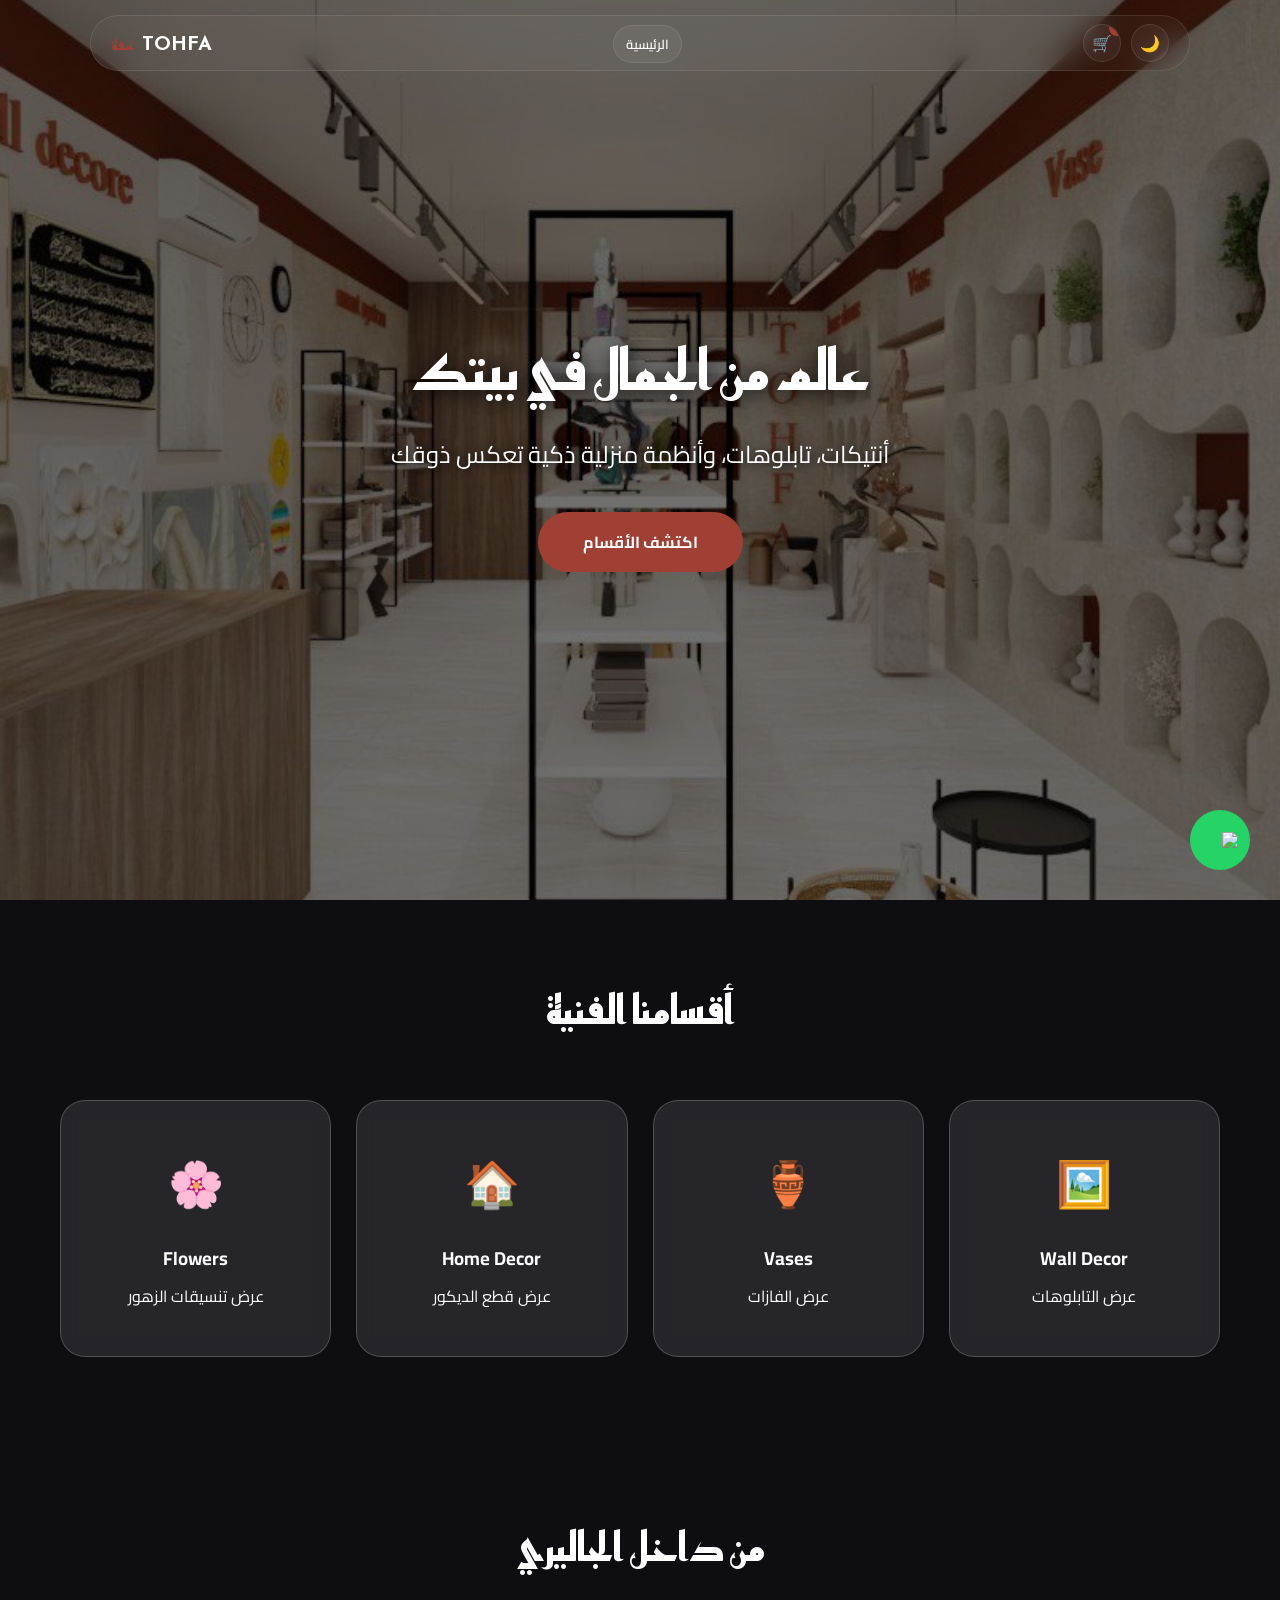
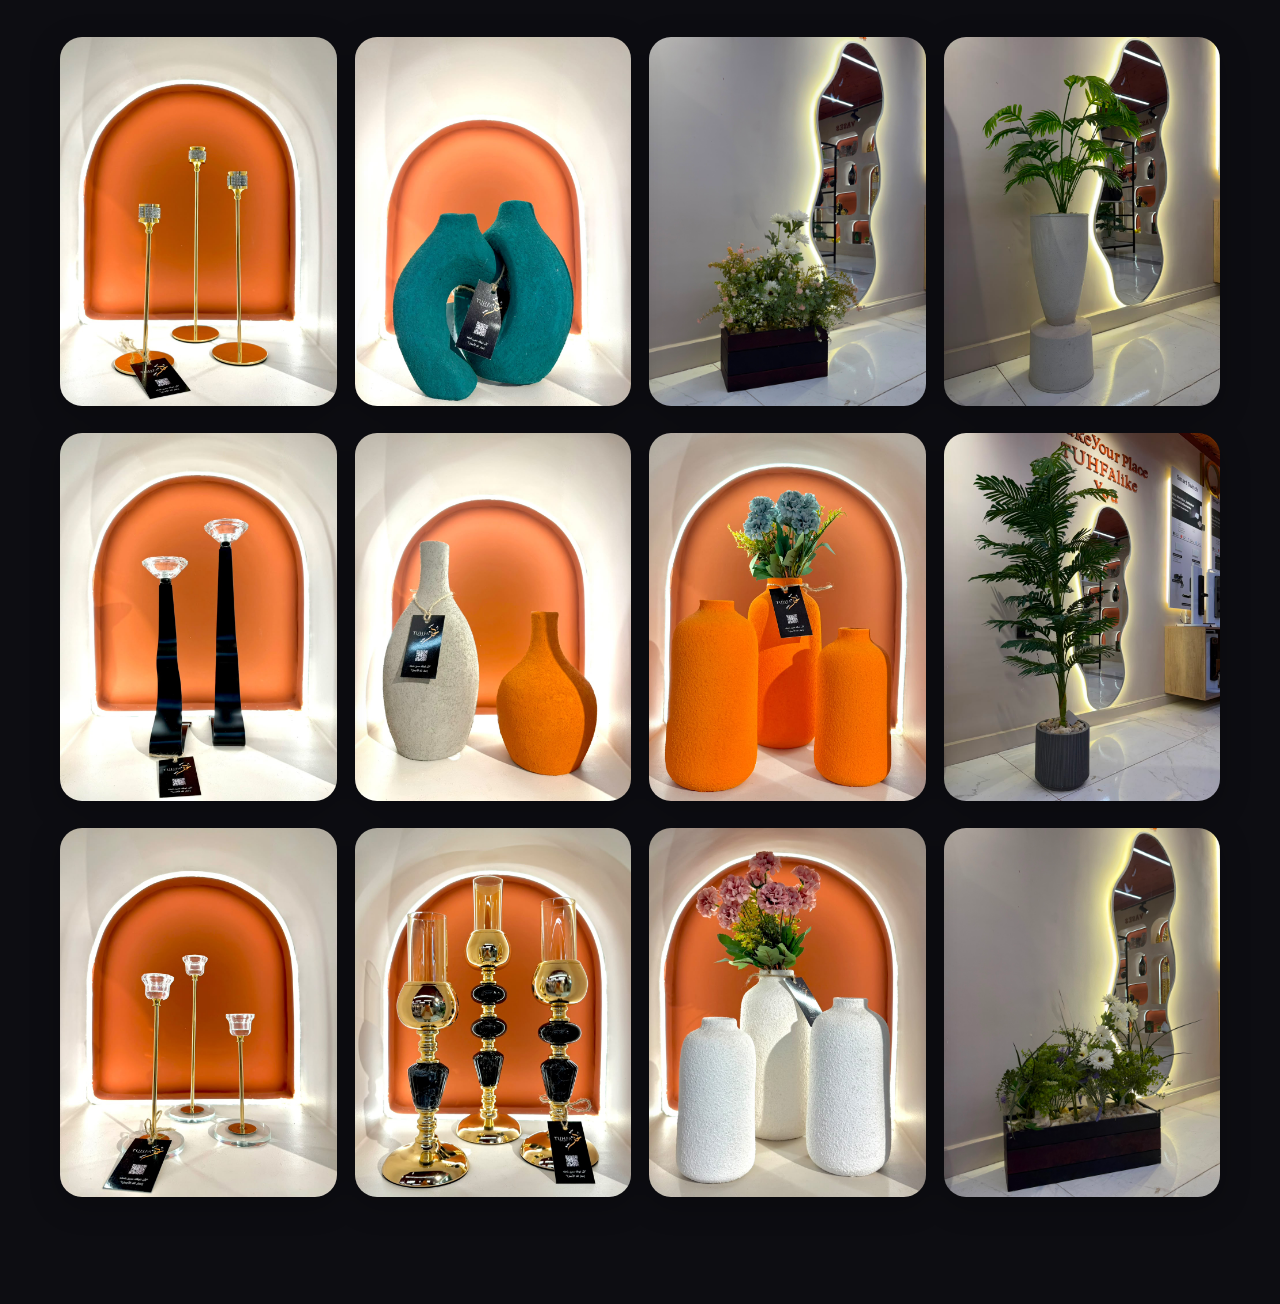
==== commit 7052122e: "C-30 DESKTOP-UHG43DP 2026-09-15 14:34" ====
--- a/index.html
+++ b/index.html
@@ -5,7 +5,7 @@
     <meta name="viewport" content="width=device-width, initial-scale=1.0">
     <title>TOHFA | تحفة - الرئيسية</title>
     <link href="https://fonts.googleapis.com/css2?family=Cairo:wght@400;700&family=Reem+Kufi:wght@600&display=swap" rel="stylesheet">
-    <link rel="stylesheet" href="tohfa/tohfa.css?v=13">
+    <link rel="stylesheet" href="tohfa/tohfa.css?v=14">
 </head>
 <body class="dark-theme">
 
@@ -80,7 +80,7 @@
         <div class="container">
             <h2 class="section-title">من داخل الجاليري</h2>
             <div class="bento-gallery">
-                <div class="bento-item bento-large" style="transition-delay:0.00s">
+                <div class="bento-item" style="transition-delay:0.00s">
                     <img src="tohfa/z/b.jpeg" loading="lazy" alt="بوت فايبر كوبايه مع زرع اريكا">
                     <div class="bento-overlay"><span>بوت فايبر كوبايه مع زرع اريكا</span></div>
                 </div>
@@ -92,7 +92,7 @@
                     <img src="tohfa/z/b1.jpeg" loading="lazy" alt="حوض + مجاميع كبير">
                     <div class="bento-overlay"><span>حوض + مجاميع كبير</span></div>
                 </div>
-                <div class="bento-item bento-tall" style="transition-delay:0.24s">
+                <div class="bento-item" style="transition-delay:0.24s">
                     <img src="tohfa/z/b2.jpeg" loading="lazy" alt="حوض + مجاميع صغير">
                     <div class="bento-overlay"><span>حوض + مجاميع صغير</span></div>
                 </div>
@@ -100,7 +100,7 @@
                     <img src="tohfa/vase/vasef.jpeg" loading="lazy" alt="طقم فاز فخار اورنج">
                     <div class="bento-overlay"><span>طقم فاز فخار اورنج</span></div>
                 </div>
-                <div class="bento-item bento-large" style="transition-delay:0.40s">
+                <div class="bento-item" style="transition-delay:0.40s">
                     <img src="tohfa/vase/vasef0.jpeg" loading="lazy" alt="طقم فاز فخار ابيض">
                     <div class="bento-overlay"><span>طقم فاز فخار ابيض</span></div>
                 </div>
@@ -112,7 +112,7 @@
                     <img src="tohfa/vase/vasef2.jpeg" loading="lazy" alt="طقم فاز جركن">
                     <div class="bento-overlay"><span>طقم فاز جركن</span></div>
                 </div>
-                <div class="bento-item bento-tall" style="transition-delay:0.16s">
+                <div class="bento-item" style="transition-delay:0.16s">
                     <img src="tohfa/sham3dan3.jpeg" loading="lazy" alt="طقم شمعدان اسود">
                     <div class="bento-overlay"><span>طقم شمعدان اسود</span></div>
                 </div>
--- a/tohfa/tohfa.css
+++ b/tohfa/tohfa.css
@@ -261,15 +261,15 @@
    - تكبير الصورة + تظليل ناعم عند الـHover مع اسم القطعة بيطلع.
    ========================================================== */
 .bento-gallery {
-    display: grid;
-    grid-template-columns: repeat(4, 1fr);
-    grid-auto-rows: 190px;
-    gap: 18px;
+    column-count: 4;
+    column-gap: 18px;
 }
 .bento-item {
     position: relative;
-    grid-column: span 1;
-    grid-row: span 1;
+    display: inline-block; /* مهم عشان نظام الأعمدة (columns) يشتغل صح */
+    width: 100%;
+    break-inside: avoid; /* يمنع الكارت إنه يتقطع بين عمودين */
+    margin-bottom: 18px;
     border-radius: 22px;
     overflow: hidden;
     cursor: pointer;
@@ -288,18 +288,15 @@
 .bento-item:hover {
     box-shadow: 0 14px 40px rgba(160,64,53,0.35);
 }
-.bento-large { grid-column: span 2; grid-row: span 2; }
-.bento-tall  { grid-row: span 2; }
 
 .bento-item img {
     width: 100%;
-    height: 100%;
-    object-fit: cover;
+    height: auto; /* الكارت ياخد مقاس الصورة الطبيعي بالظبط، مفيش تثبيت ارتفاع ولا قص */
     display: block;
     transition: transform 0.8s cubic-bezier(.16,1,.3,1), filter 0.5s;
 }
 .bento-item:hover img {
-    transform: scale(1.15) rotate(0.5deg);
+    transform: scale(1.08);
     filter: brightness(0.7);
 }
 .bento-overlay {
@@ -325,13 +322,15 @@
 }
 
 @media screen and (max-width: 900px) {
-    .bento-gallery { grid-template-columns: repeat(2, 1fr); grid-auto-rows: 160px; gap: 12px; }
-    .bento-large { grid-column: span 2; grid-row: span 1; }
+    .bento-gallery { column-count: 2; column-gap: 12px; }
+    .bento-item { margin-bottom: 12px; }
 }
 @media screen and (max-width: 480px) {
-    .bento-gallery { grid-template-columns: repeat(2, 1fr); grid-auto-rows: 130px; gap: 10px; }
+    .bento-gallery { column-count: 2; column-gap: 10px; }
+    .bento-item { margin-bottom: 10px; }
     .bento-overlay span { font-size: 0.75rem; }
 }
+
 
 /* 🆕 شرايط الصور المتحركة (Marquee) بدل الجريد الثابت */
 .marquee-row {
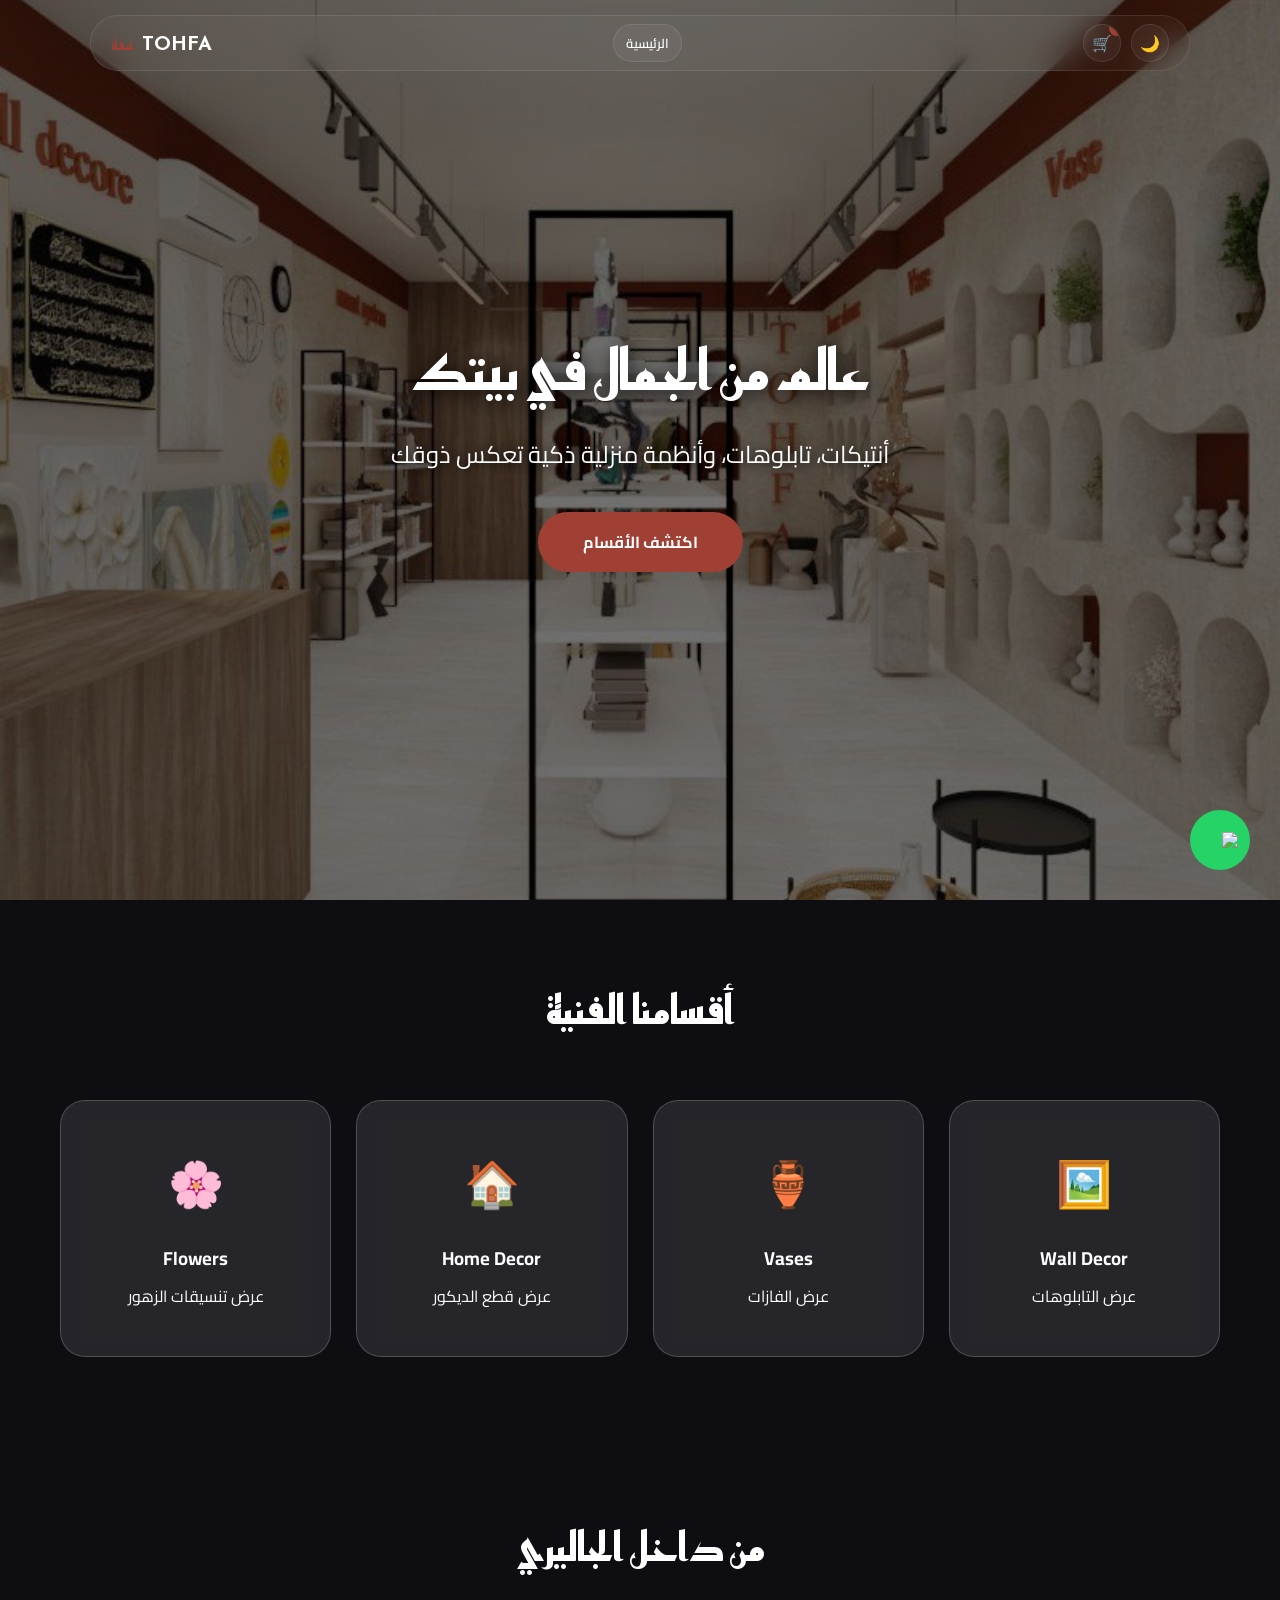
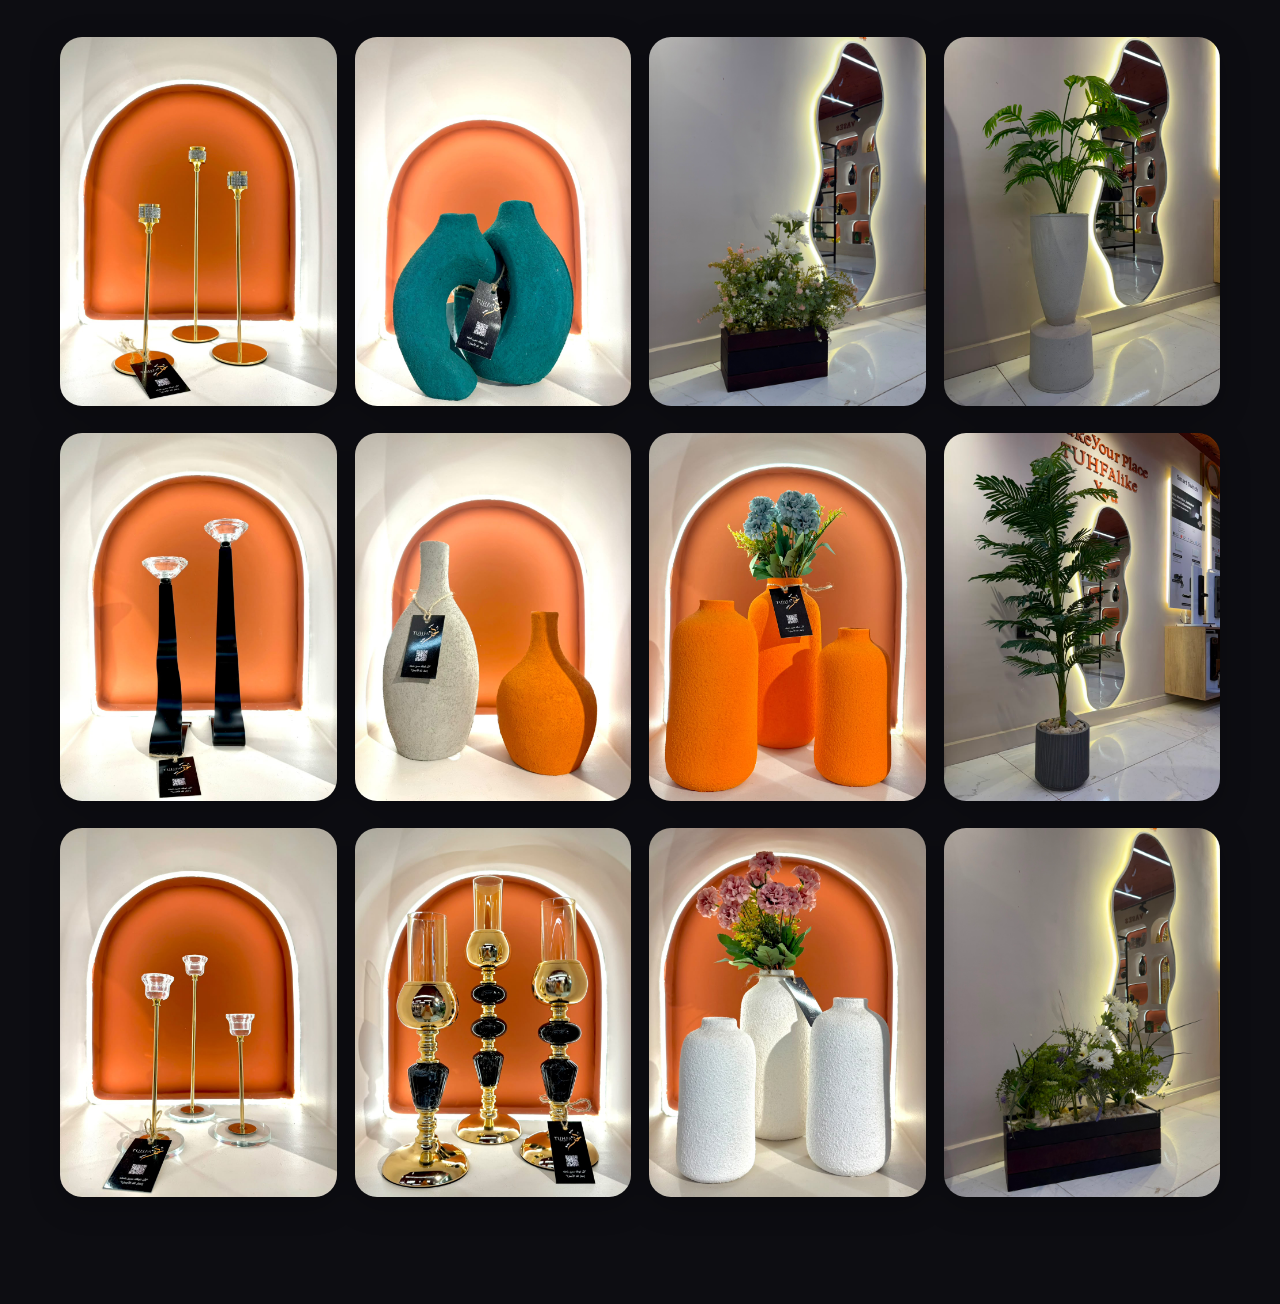
==== commit f8607050: "C-34 DESKTOP-UHG43DP 2026-09-16 13:25" ====
--- a/index.html
+++ b/index.html
@@ -26,7 +26,7 @@
 
         <!-- 2. روابط التنقل (الوسط) -->
         <ul class="nav-links">
-            <li><a href="index.html" class="nav-btn-text">الرئيسية</a></li>
+            <a href="index.html" class="nav-btn-text">الرئيسية</a>
 
             <!-- لو انت في صفحة خارجية، الزرار ده هيفضل شغال -->
         </ul>
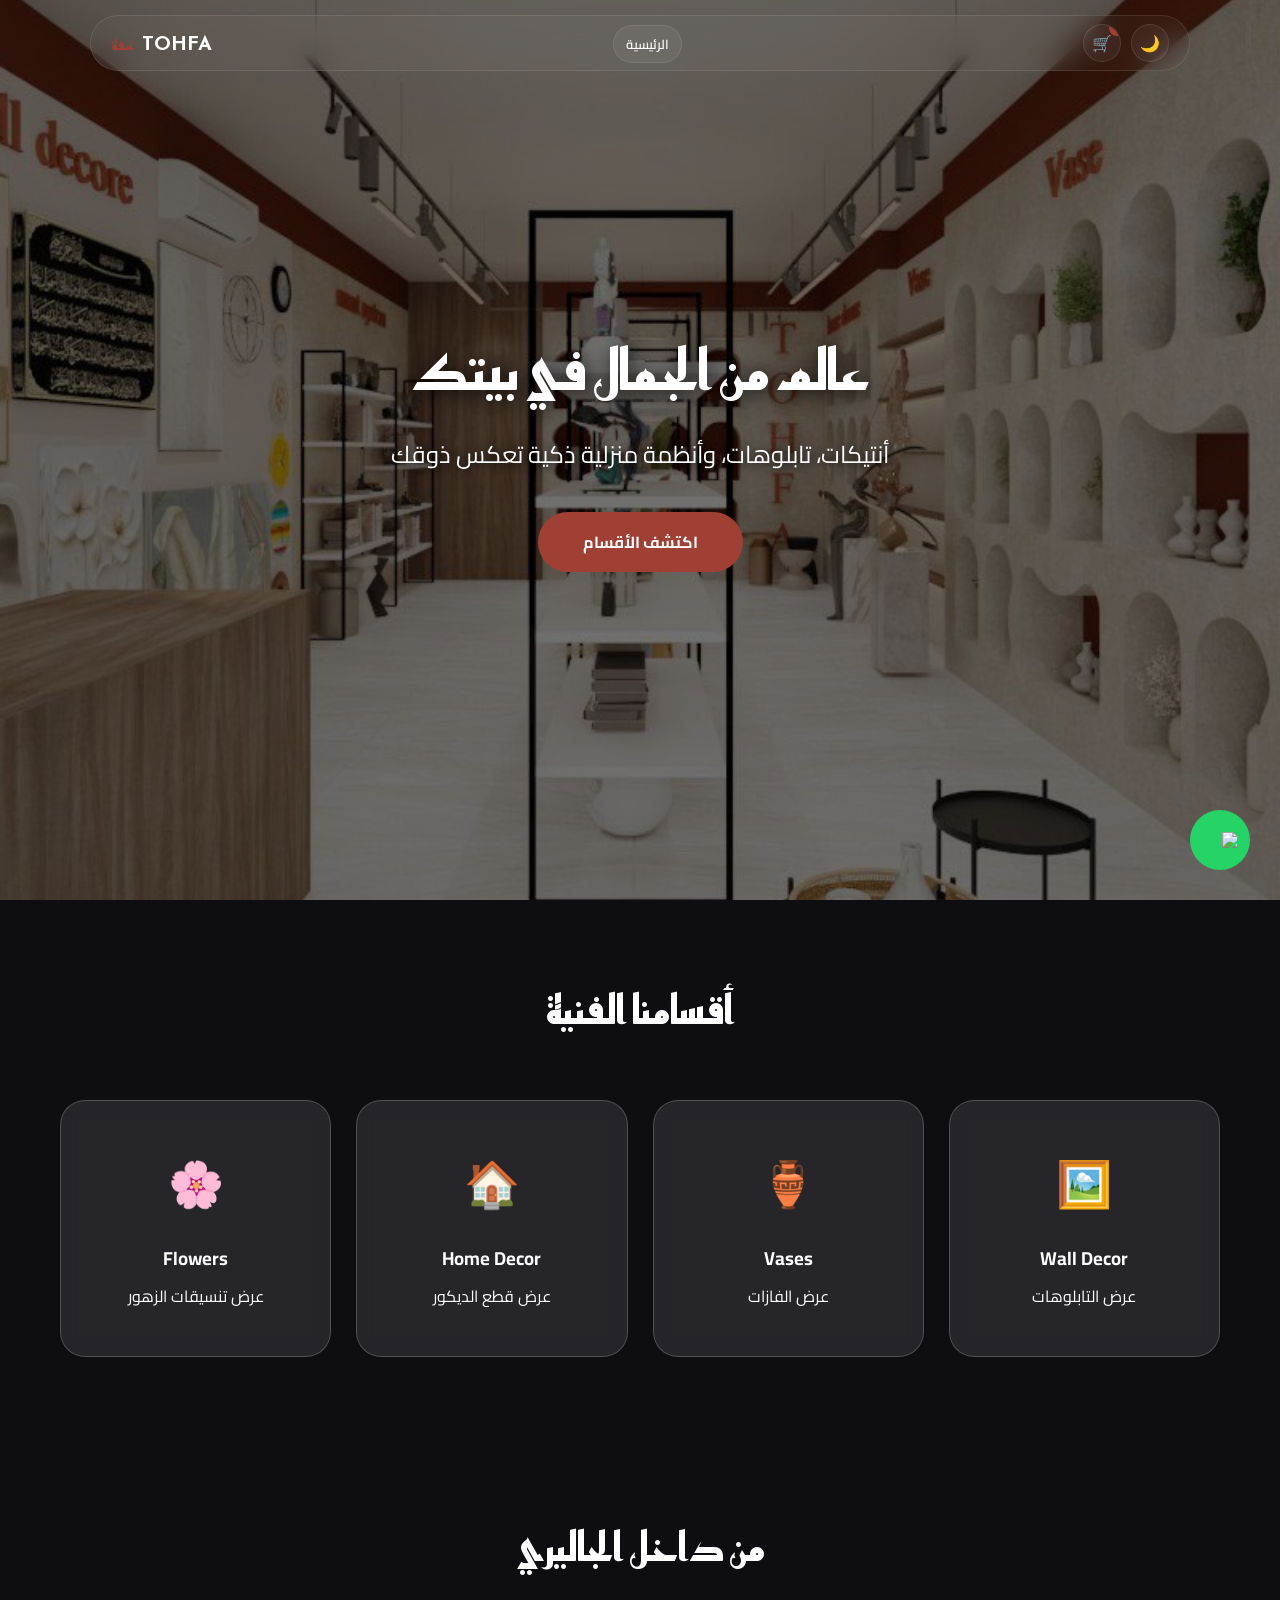
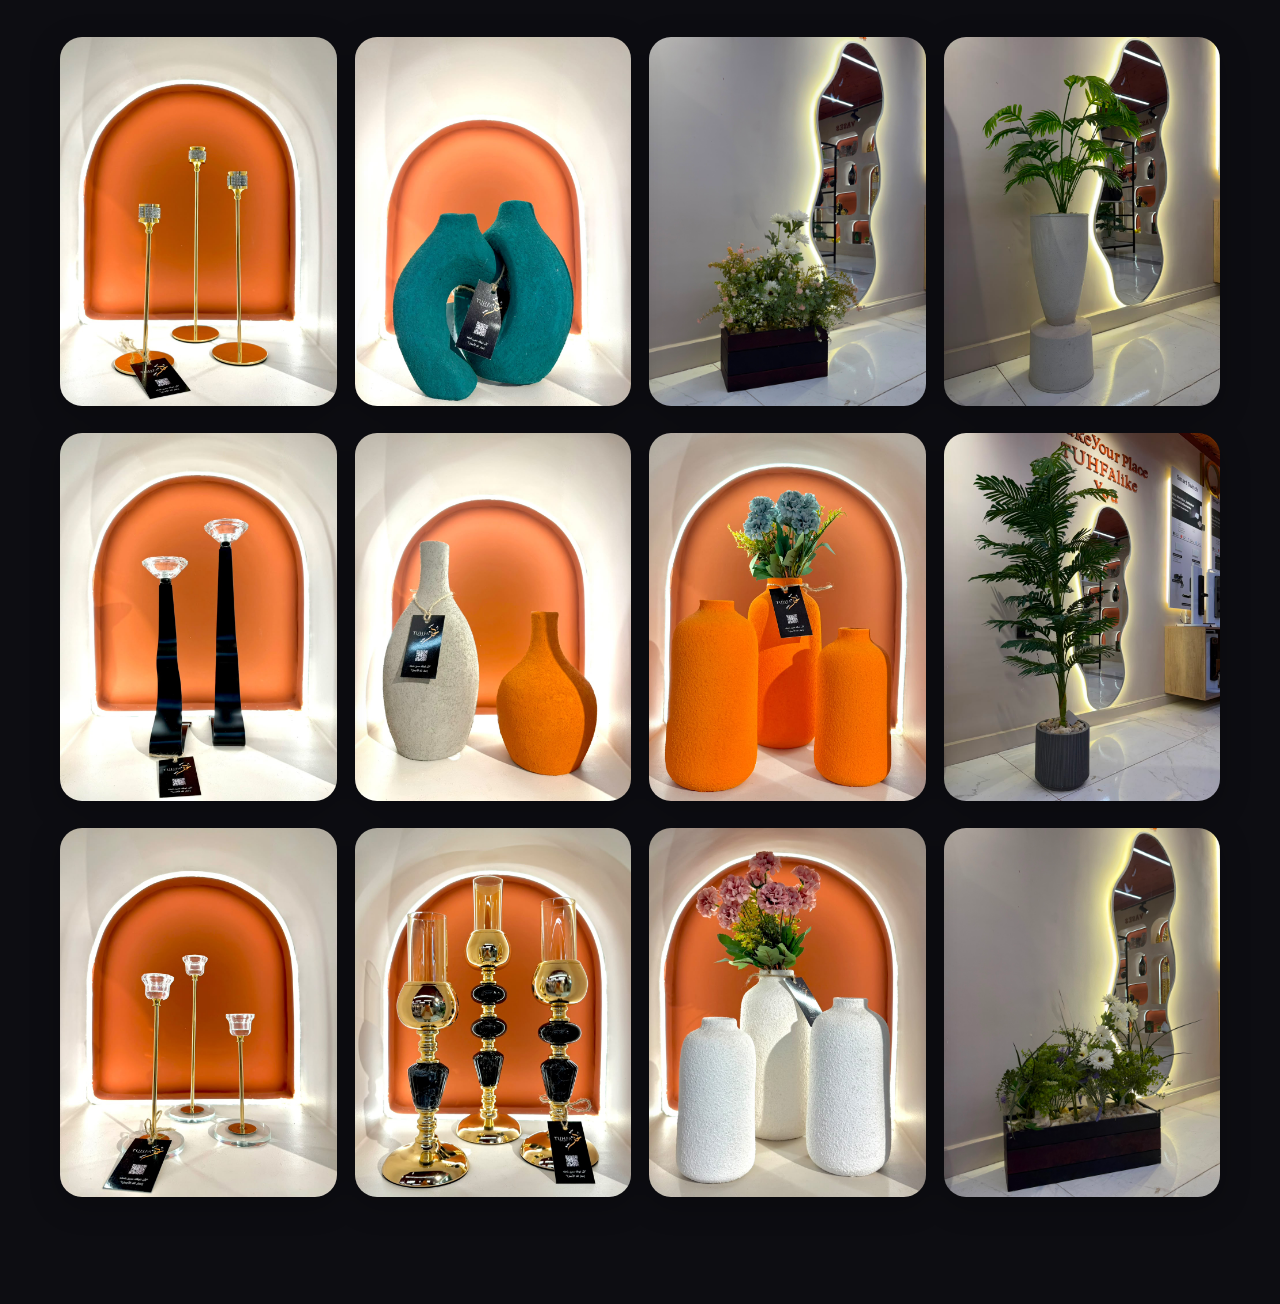
==== commit 9fc2371f: "C-35 DESKTOP-UHG43DP 2026-09-16 13:25" ====
--- a/index.html
+++ b/index.html
@@ -26,7 +26,7 @@
 
         <!-- 2. روابط التنقل (الوسط) -->
         <ul class="nav-links">
-            <a href="index.html" class="nav-btn-text">الرئيسية</a>
+            <li><a href="index.html" class="nav-btn-text">الرئيسية</a></li>
 
             <!-- لو انت في صفحة خارجية، الزرار ده هيفضل شغال -->
         </ul>
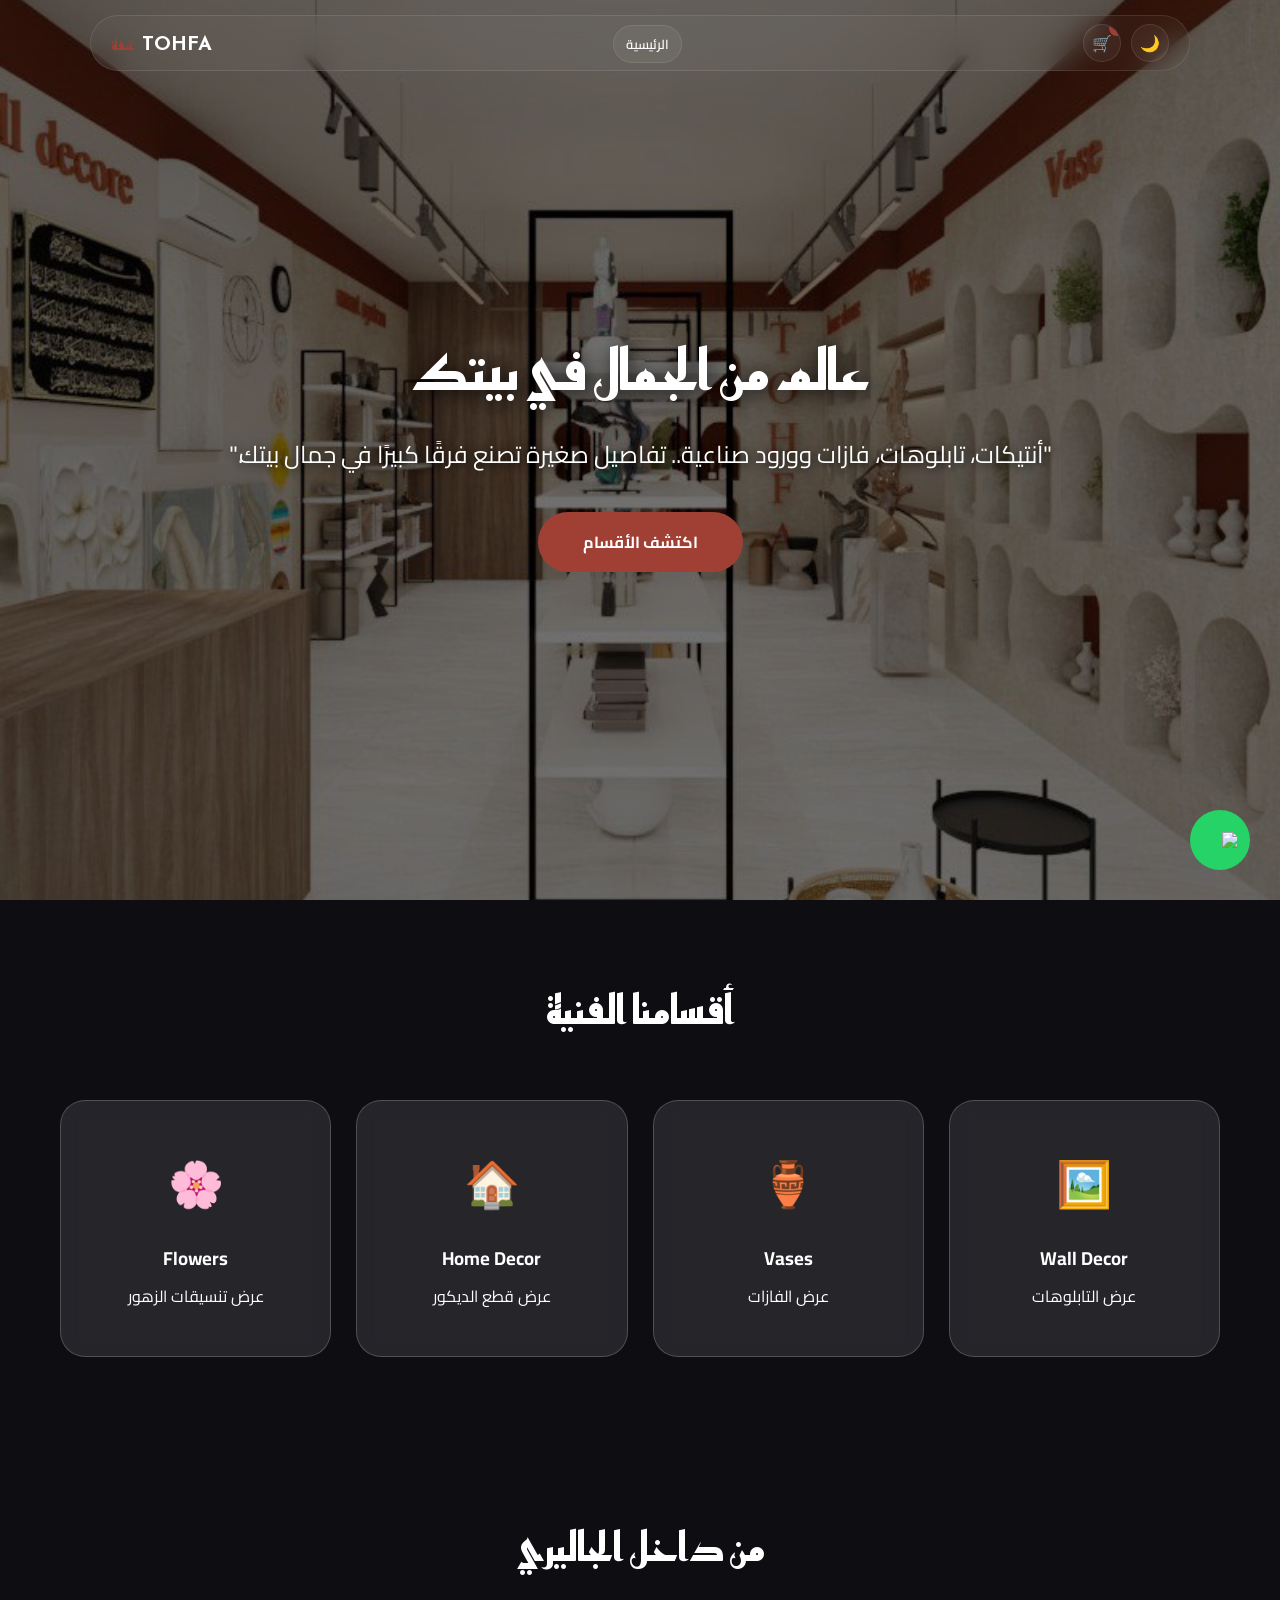
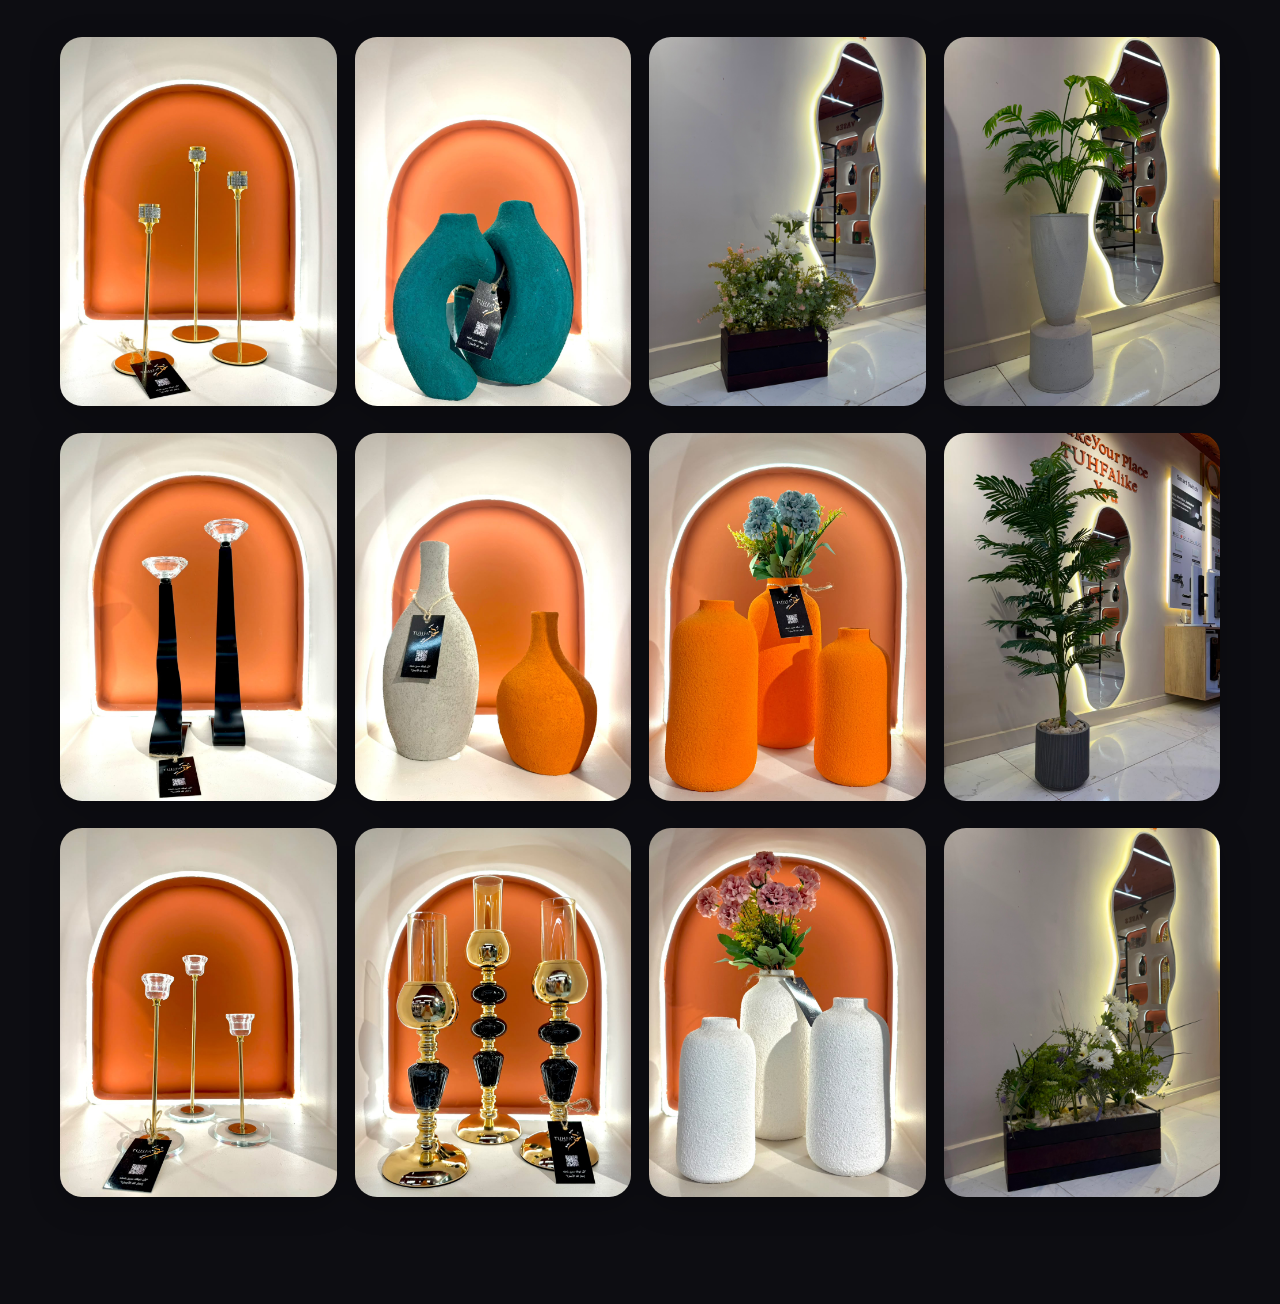
==== commit 7379f0bc: "C-34 DESKTOP-UHG43DP 2026-11-02 20:24" ====
--- a/index.html
+++ b/index.html
@@ -46,7 +46,7 @@
         <div class="hero-overlay">
             <div class="hero-content animate-reveal">
                 <h1>عالم من الجمال في بيتك</h1>
-                <p>أنتيكات، تابلوهات، وأنظمة منزلية ذكية تعكس ذوقك</p>
+<p>"أنتيكات، تابلوهات، فازات وورود صناعية.. تفاصيل صغيرة تصنع فرقًا كبيرًا في جمال بيتك."</p>
                 <a href="#categories" class="btn-main">اكتشف الأقسام</a>
             </div>
         </div>
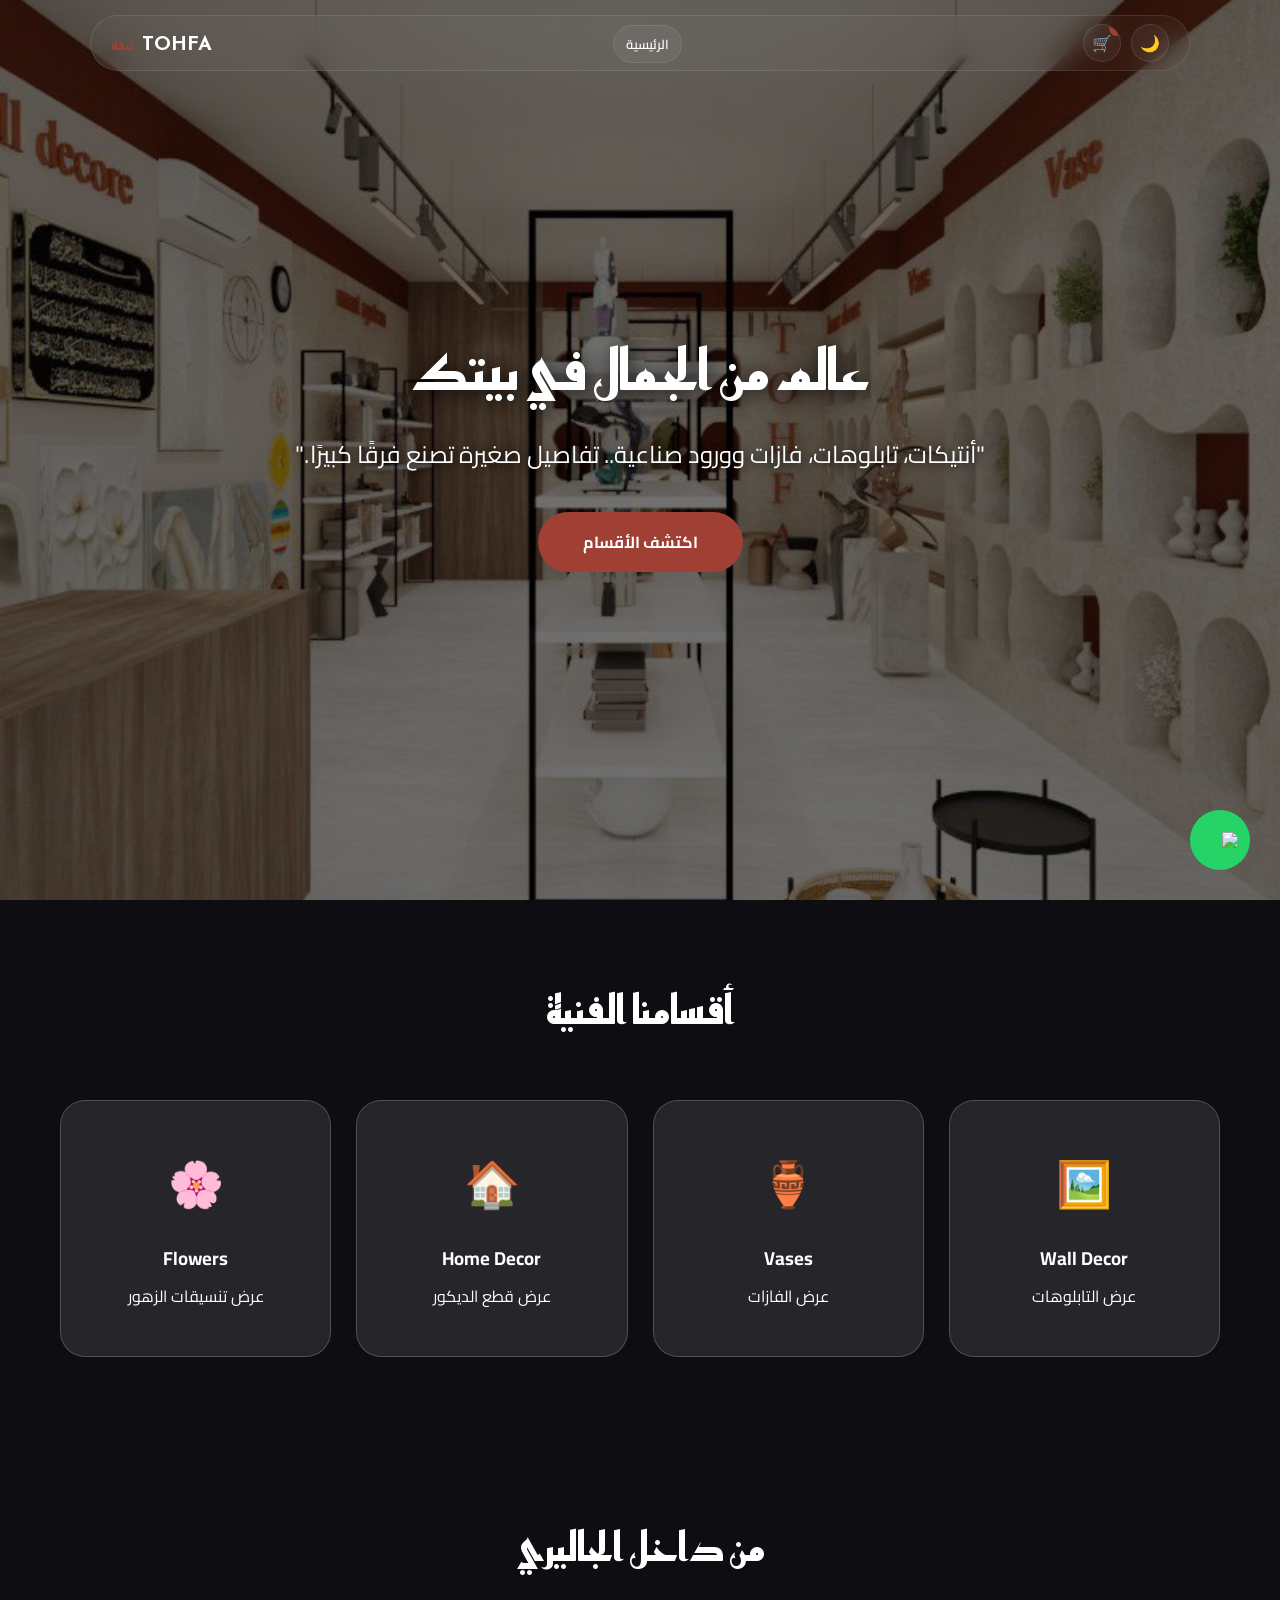
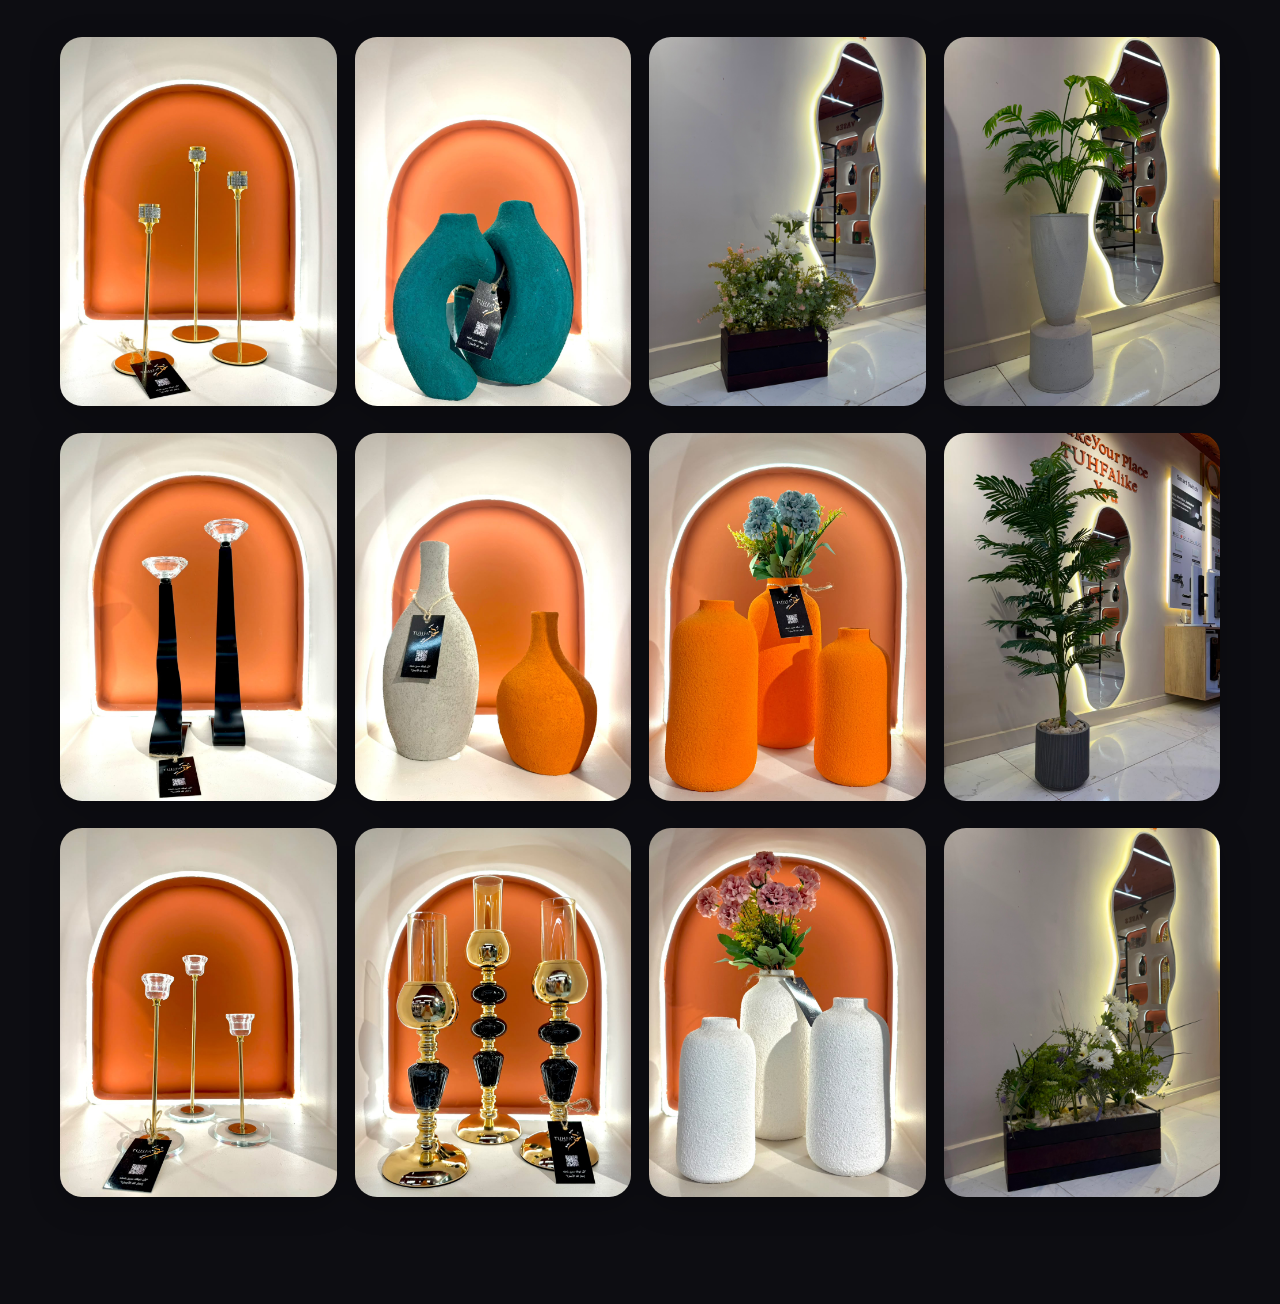
==== commit 64f91b4e: "C-35 DESKTOP-UHG43DP 2026-11-02 20:24" ====
--- a/index.html
+++ b/index.html
@@ -46,7 +46,7 @@
         <div class="hero-overlay">
             <div class="hero-content animate-reveal">
                 <h1>عالم من الجمال في بيتك</h1>
-<p>"أنتيكات، تابلوهات، فازات وورود صناعية.. تفاصيل صغيرة تصنع فرقًا كبيرًا في جمال بيتك."</p>
+<p>"أنتيكات، تابلوهات، فازات وورود صناعية.. تفاصيل صغيرة تصنع فرقًا كبيرًا ."</p>
                 <a href="#categories" class="btn-main">اكتشف الأقسام</a>
             </div>
         </div>
